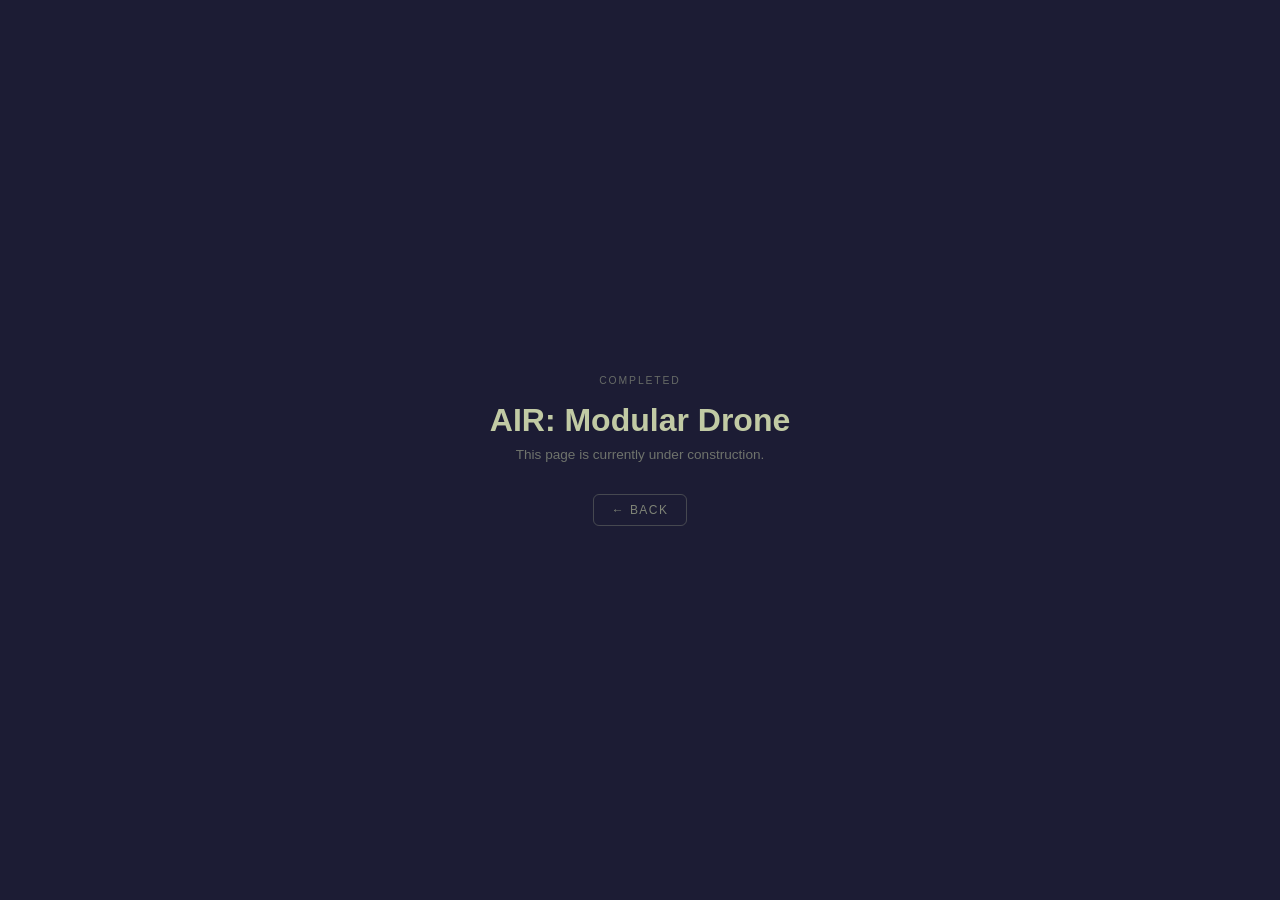
==== air-modular-drone/index.html @ b78ab783 "added pages under construction" ====
<!DOCTYPE html>
<html>
  <head>
    <meta name="viewport" content="width=device-width, initial-scale=1.0">
    <title>AIR Modular Drone — tahaseen shaik</title>
    <style>
      body {
        background-color: #1c1c34;
        margin: 0;
        height: 100vh;
        display: flex;
        flex-direction: column;
        align-items: center;
        justify-content: center;
        font-family: Arial, sans-serif;
        color: #c1caa4;
      }
      .label {
        font-size: 0.65rem;
        letter-spacing: 0.18em;
        text-transform: uppercase;
        color: rgba(193, 202, 164, 0.45);
        margin-bottom: 1rem;
      }
      h1 {
        font-size: clamp(1.2rem, 3vw, 2rem);
        margin: 0 0 0.5rem;
        text-align: center;
        padding: 0 1rem;
      }
      p {
        font-size: 0.85rem;
        color: rgba(193, 202, 164, 0.5);
        margin: 0 0 2rem;
        text-align: center;
      }
      a {
        font-size: 0.75rem;
        letter-spacing: 0.12em;
        text-transform: uppercase;
        color: rgba(193, 202, 164, 0.6);
        text-decoration: none;
        border: 1px solid rgba(193, 202, 164, 0.25);
        padding: 8px 18px;
        border-radius: 6px;
        transition: color 0.2s, border-color 0.2s;
      }
      a:hover { color: #c1caa4; border-color: #c1caa4; }
    </style>
  </head>
  <body>
    <span class="label">completed</span>
    <h1>AIR: Modular Drone</h1>
    <p>This page is currently under construction.</p>
    <a href="#" onclick="window.close(); return false;">← back</a>
  </body>
</html>
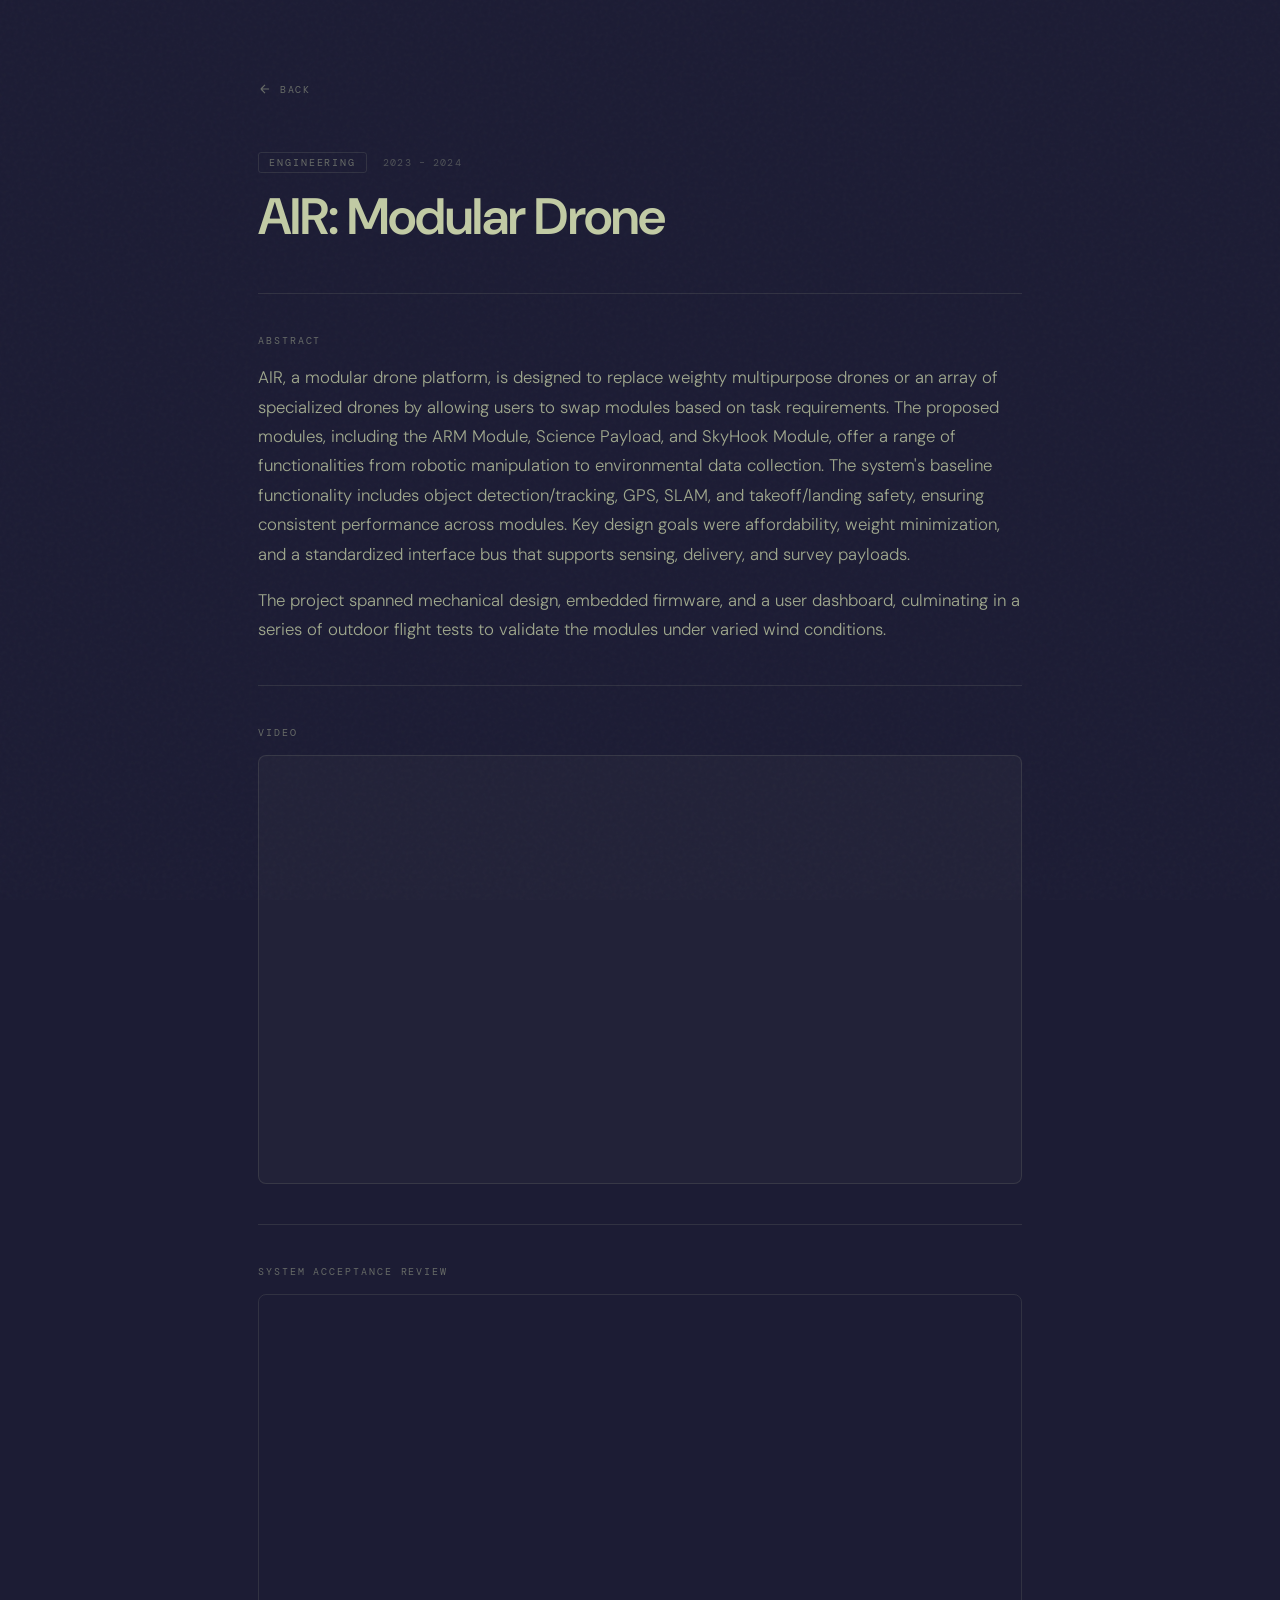
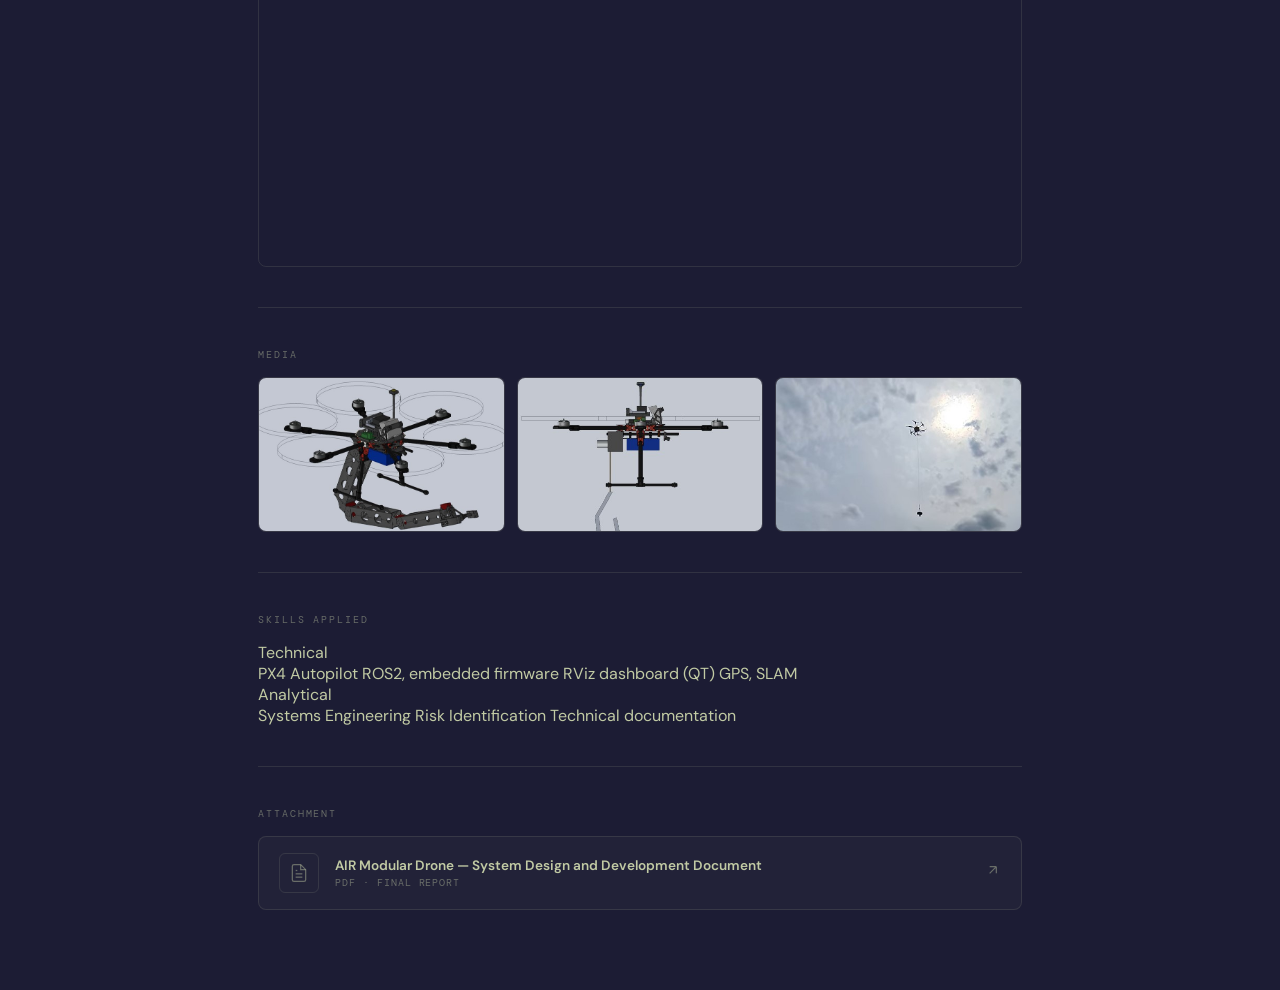
==== commit 90978bb5: "updated project pages" ====
--- a/air-modular-drone/index.html
+++ b/air-modular-drone/index.html
@@ -1,57 +1,441 @@
 <!DOCTYPE html>
-<html>
+<html lang="en">
   <head>
     <meta name="viewport" content="width=device-width, initial-scale=1.0">
-    <title>AIR Modular Drone — tahaseen shaik</title>
+    <title>AIR: Modular Drone — tahaseen shaik</title>
+    <link rel="stylesheet" href="/static/subpage.css">
+    <link rel="preconnect" href="https://fonts.googleapis.com">
+    <link href="https://fonts.googleapis.com/css2?family=DM+Mono:ital,wght@0,300;0,400;0,500;1,300&family=DM+Sans:ital,opsz,wght@0,9..40,300;0,9..40,400;0,9..40,600;1,9..40,300&display=swap" rel="stylesheet">
     <style>
+      :root {
+        --sage: #c1caa4;
+        --sage-dim: rgba(193, 202, 164, 0.45);
+        --sage-faint: rgba(193, 202, 164, 0.1);
+        --bg: #1c1c34;
+        --surface: rgba(193, 202, 164, 0.04);
+        --border: rgba(193, 202, 164, 0.13);
+      }
+
+      *, *::before, *::after { box-sizing: border-box; margin: 0; padding: 0; }
+
       body {
-        background-color: #1c1c34;
+        background-color: var(--bg);
+        color: var(--sage);
+        font-family: 'DM Sans', sans-serif;
+        min-height: 100vh;
+        display: block;
+        align-items: unset;
+        justify-content: unset;
+        padding: 0;
+      }
+
+      /* ── Noise overlay ── */
+      body::before {
+        content: '';
+        position: fixed;
+        inset: 0;
+        background-image: url("data:image/svg+xml,%3Csvg viewBox='0 0 256 256' xmlns='http://www.w3.org/2000/svg'%3E%3Cfilter id='noise'%3E%3CfeTurbulence type='fractalNoise' baseFrequency='0.9' numOctaves='4' stitchTiles='stitch'/%3E%3C/filter%3E%3Crect width='100%25' height='100%25' filter='url(%23noise)' opacity='0.04'/%3E%3C/svg%3E");
+        pointer-events: none;
+        z-index: 0;
+        opacity: 0.6;
+      }
+
+      /* ── Layout ── */
+      .page {
+        position: relative;
+        z-index: 1;
+        max-width: 860px;
+        margin: 0 auto;
+        padding: clamp(3rem, 8vw, 5rem) clamp(1.25rem, 5vw, 3rem) 5rem;
+      }
+
+      /* ── Back button ── */
+      .back {
+        display: inline-flex;
+        align-items: center;
+        gap: 8px;
+        font-family: 'DM Mono', monospace;
+        font-size: 0.65rem;
+        letter-spacing: 0.16em;
+        text-transform: uppercase;
+        color: var(--sage-dim);
+        background: none;
+        border: none;
+        cursor: pointer;
+        padding: 0;
+        margin-bottom: 3.5rem;
+        transition: color 0.2s;
+      }
+      .back:hover { color: var(--sage); }
+      .back svg { transition: transform 0.2s; }
+      .back:hover svg { transform: translateX(-3px); }
+
+      /* ── Header ── */
+      .header { margin-bottom: 3rem; }
+
+      .meta-row {
+        display: flex;
+        align-items: center;
+        gap: 1rem;
+        margin-bottom: 1rem;
+        flex-wrap: wrap;
+      }
+
+      .tag {
+        font-family: 'DM Mono', monospace;
+        font-size: 0.6rem;
+        letter-spacing: 0.2em;
+        text-transform: uppercase;
+        color: var(--sage-dim);
+        border: 1px solid var(--border);
+        padding: 3px 10px;
+        border-radius: 3px;
+      }
+
+      .year {
+        font-family: 'DM Mono', monospace;
+        font-size: 0.6rem;
+        letter-spacing: 0.12em;
+        color: rgba(193, 202, 164, 0.3);
+      }
+
+      h1 {
+        font-family: 'DM Sans', sans-serif;
+        font-size: clamp(2rem, 5vw, 3.2rem);
+        font-weight: 600;
+        line-height: 1.1;
+        color: var(--sage);
+        letter-spacing: -0.02em;
+        padding: 0;
         margin: 0;
-        height: 100vh;
+        text-align: left;
+      }
+
+      /* ── Divider ── */
+      .divider {
+        width: 100%;
+        height: 1px;
+        background: var(--border);
+        margin: 2.5rem 0;
+      }
+
+      /* ── Section label ── */
+      .section-label {
+        font-family: 'DM Mono', monospace;
+        font-size: 0.6rem;
+        letter-spacing: 0.2em;
+        text-transform: uppercase;
+        color: var(--sage-dim);
+        margin-bottom: 1rem;
+      }
+
+      /* ── Abstract ── */
+      .abstract p {
+        font-size: clamp(0.9rem, 1.5vw, 1.05rem);
+        line-height: 1.75;
+        color: rgba(193, 202, 164, 0.8);
+        font-weight: 300;
+        text-align: left;
+        margin-bottom: 1em;
+        padding: 0;
+      }
+      .abstract p:last-child { margin-bottom: 0; }
+
+      /* ── Media grid ── */
+      .media-grid {
+        display: grid;
+        grid-template-columns: repeat(auto-fill, minmax(240px, 1fr));
+        gap: 12px;
+      }
+
+      .media-item {
+        aspect-ratio: 16 / 10;
+        border-radius: 8px;
+        overflow: hidden;
+        border: 1px solid var(--border);
+        background: var(--surface);
+        position: relative;
+        cursor: pointer;
+      }
+
+      .media-item img {
+        width: 100%;
+        height: 100%;
+        object-fit: cover;
+        display: block;
+        transition: transform 0.4s ease, opacity 0.2s;
+      }
+
+      .media-item:hover img { transform: scale(1.04); }
+
+      /* Placeholder for missing images */
+      .media-placeholder {
+        width: 100%;
+        height: 100%;
         display: flex;
+        align-items: center;
+        justify-content: center;
         flex-direction: column;
+        gap: 8px;
+        color: var(--sage-dim);
+        font-family: 'DM Mono', monospace;
+        font-size: 0.6rem;
+        letter-spacing: 0.1em;
+      }
+
+      .media-placeholder svg { opacity: 0.2; }
+
+      /* ── Video embed ── */
+      .video-wrapper {
+        position: relative;
+        width: 100%;
+        aspect-ratio: 16 / 9;
+        border-radius: 8px;
+        overflow: hidden;
+        border: 1px solid var(--border);
+        background: var(--surface);
+      }
+
+      .video-wrapper iframe {
+        width: 100%;
+        height: 100%;
+        border: none;
+        display: block;
+      }
+
+      /* Video placeholder (before src is added) */
+      .video-placeholder {
+        width: 100%;
+        height: 100%;
+        display: flex;
         align-items: center;
         justify-content: center;
-        font-family: Arial, sans-serif;
-        color: #c1caa4;
-      }
-      .label {
+        flex-direction: column;
+        gap: 12px;
+        color: var(--sage-dim);
+        font-family: 'DM Mono', monospace;
         font-size: 0.65rem;
-        letter-spacing: 0.18em;
+        letter-spacing: 0.12em;
+      }
+
+      .video-placeholder svg { opacity: 0.2; }
+
+      /* ── PDF attachment ── */
+      .pdf-card {
+        display: flex;
+        align-items: center;
+        gap: 1rem;
+        padding: 1rem 1.25rem;
+        border: 1px solid var(--border);
+        border-radius: 8px;
+        background: var(--surface);
+        text-decoration: none;
+        color: var(--sage);
+        transition: background 0.2s, border-color 0.2s, transform 0.2s;
+      }
+
+      .pdf-card:hover {
+        background: rgba(193, 202, 164, 0.08);
+        border-color: rgba(193, 202, 164, 0.3);
+        transform: translateY(-1px);
+      }
+
+      .pdf-icon {
+        width: 40px;
+        height: 40px;
+        border-radius: 6px;
+        border: 1px solid var(--border);
+        display: flex;
+        align-items: center;
+        justify-content: center;
+        flex-shrink: 0;
+        color: var(--sage-dim);
+      }
+
+      .pdf-info { flex: 1; min-width: 0; }
+
+      .pdf-name {
+        font-size: 0.85rem;
+        font-weight: 600;
+        white-space: nowrap;
+        overflow: hidden;
+        text-overflow: ellipsis;
+        margin-bottom: 2px;
+      }
+
+      .pdf-meta {
+        font-family: 'DM Mono', monospace;
+        font-size: 0.6rem;
+        letter-spacing: 0.1em;
+        color: var(--sage-dim);
         text-transform: uppercase;
-        color: rgba(193, 202, 164, 0.45);
-        margin-bottom: 1rem;
-      }
-      h1 {
-        font-size: clamp(1.2rem, 3vw, 2rem);
-        margin: 0 0 0.5rem;
-        text-align: center;
-        padding: 0 1rem;
-      }
-      p {
-        font-size: 0.85rem;
-        color: rgba(193, 202, 164, 0.5);
-        margin: 0 0 2rem;
-        text-align: center;
-      }
-      a {
-        font-size: 0.75rem;
-        letter-spacing: 0.12em;
-        text-transform: uppercase;
-        color: rgba(193, 202, 164, 0.6);
-        text-decoration: none;
-        border: 1px solid rgba(193, 202, 164, 0.25);
-        padding: 8px 18px;
-        border-radius: 6px;
-        transition: color 0.2s, border-color 0.2s;
-      }
-      a:hover { color: #c1caa4; border-color: #c1caa4; }
+      }
+
+      .pdf-arrow {
+        color: var(--sage-dim);
+        transition: color 0.2s, transform 0.2s;
+        flex-shrink: 0;
+      }
+
+      .pdf-card:hover .pdf-arrow {
+        color: var(--sage);
+        transform: translate(2px, -2px);
+      }
+
+      /* ── Fade-in animation ── */
+      .fade-up {
+        opacity: 0;
+        transform: translateY(18px);
+        animation: fadeUp 0.55s ease forwards;
+      }
+      .fade-up:nth-child(1) { animation-delay: 0.05s; }
+      .fade-up:nth-child(2) { animation-delay: 0.12s; }
+      .fade-up:nth-child(3) { animation-delay: 0.19s; }
+      .fade-up:nth-child(4) { animation-delay: 0.26s; }
+      .fade-up:nth-child(5) { animation-delay: 0.33s; }
+      .fade-up:nth-child(6) { animation-delay: 0.40s; }
+
+      @keyframes fadeUp {
+        to { opacity: 1; transform: translateY(0); }
+      }
+
+      /* ── Mobile ── */
+      @media (max-width: 600px) {
+        .media-grid { grid-template-columns: 1fr 1fr; }
+      }
     </style>
   </head>
   <body>
-    <span class="label">completed</span>
-    <h1>AIR: Modular Drone</h1>
-    <p>This page is currently under construction.</p>
-    <a href="#" onclick="window.close(); return false;">← back</a>
+    <div class="page">
+
+      <button class="back fade-up" onclick="window.close(); return false;">
+        <svg width="14" height="14" viewBox="0 0 24 24" fill="none" stroke="currentColor" stroke-width="2">
+          <path d="M19 12H5M5 12l7-7M5 12l7 7"/>
+        </svg>
+        back
+      </button>
+
+      <div class="header">
+        <div class="meta-row fade-up">
+          <span class="tag">Engineering</span>
+          <span class="year">2023 – 2024</span>
+        </div>
+        <h1 class="fade-up">AIR: Modular Drone</h1>
+      </div>
+
+      <div class="divider fade-up"></div>
+
+      <!-- Abstract -->
+      <section class="abstract fade-up">
+        <div class="section-label">Abstract</div>
+        <p>
+          AIR, a modular drone platform, is designed to replace weighty multipurpose drones or an array of
+          specialized drones by allowing users to swap modules based on task requirements. The proposed
+          modules, including the ARM Module, Science Payload, and SkyHook Module, offer a range of
+          functionalities from robotic manipulation to environmental data collection. The system's baseline
+          functionality includes object detection/tracking, GPS, SLAM, and takeoff/landing safety,
+          ensuring consistent performance across modules. Key design goals were affordability, weight minimization,
+          and a standardized interface bus that supports sensing, delivery, and survey payloads.
+        </p>
+        <p>
+          The project spanned mechanical design, embedded firmware, and a user dashboard,
+          culminating in a series of outdoor flight tests to validate the modules
+          under varied wind conditions.
+        </p>
+      </section>
+
+      <div class="divider fade-up"></div>
+
+      <!-- Video -->
+      <section class="fade-up">
+        <div class="section-label">Video</div>
+        <div class="video-wrapper">
+          <iframe width="980" height="551" src="https://www.youtube.com/embed/YvFOkeJ__7E" title="AIR Modular Drone Platform | Robotics Senior Capstone" frameborder="0" allow="accelerometer; autoplay; clipboard-write; encrypted-media; gyroscope; picture-in-picture; web-share" referrerpolicy="strict-origin-when-cross-origin" allowfullscreen></iframe>
+        </div>
+      </section>
+
+      <div class="divider fade-up"></div>
+
+      <!-- Deck embed -->
+      <section class="fade-up">
+        <div class="section-label">System Acceptance Review</div>
+        <iframe
+          src="https://drive.google.com/file/d/1aVaS3lNZm1L73ZgoJH3I229zkidClAlH/preview"
+          style="width:100%; aspect-ratio:4/3; border-radius:8px; border:1px solid rgba(193,202,164,0.13); display:block;"
+          allow="autoplay"
+        ></iframe>
+      </section>
+
+      <div class="divider fade-up"></div>
+
+      <!-- Media -->
+      <section class="fade-up">
+        <div class="section-label">Media</div>
+        <div class="media-grid">
+          <div class="media-item">
+            <img src="/static/projects/air-drone.jpg" alt="AIR Modular Drone w/ ARM">
+          </div>
+          <div class="media-item">
+            <img src="/static/projects/air-drone-hook.jpg" alt="AIR Modular Drone w/ Hook">
+          </div>
+          <div class="media-item">
+            <img src="/static/projects/air-drone-sky.jpg" alt="AIR Modular Drone w/ Hook Test">
+          </div>
+        </div>
+      </section>
+
+      <div class="divider fade-up"></div>
+
+      <section class="fade-up">
+        <div class="section-label">Skills Applied</div>
+        <div class="skills-grid">
+          <div class="skills-card">
+            <div class="skills-card-label">Technical</div>
+            <div class="skills-list">
+              <span class="skill-item">PX4 Autopilot</span>
+              <span class="skill-item">ROS2, embedded firmware</span>
+              <span class="skill-item">RViz dashboard (QT)</span>
+              <span class="skill-item">GPS, SLAM</span>
+            </div>
+          </div>
+          <div class="skills-card">
+            <div class="skills-card-label">Analytical</div>
+            <div class="skills-list">
+              <span class="skill-item">Systems Engineering</span>
+              <span class="skill-item">Risk Identification</span>
+              <span class="skill-item">Technical documentation</span>
+            </div>
+          </div>
+        </div>
+      </section>
+
+      <div class="divider fade-up"></div>
+
+      <!-- PDF -->
+      <section class="fade-up">
+        <div class="section-label">Attachment</div>
+        <a class="pdf-card" href="/static/projects/air-drone-report.pdf" target="_blank" rel="noopener noreferrer">
+          <div class="pdf-icon">
+            <svg width="20" height="20" viewBox="0 0 24 24" fill="none" stroke="currentColor" stroke-width="1.5">
+              <path d="M14 2H6a2 2 0 0 0-2 2v16a2 2 0 0 0 2 2h12a2 2 0 0 0 2-2V8z"/>
+              <polyline points="14 2 14 8 20 8"/>
+              <line x1="16" y1="13" x2="8" y2="13"/>
+              <line x1="16" y1="17" x2="8" y2="17"/>
+              <polyline points="10 9 9 9 8 9"/>
+            </svg>
+          </div>
+          <div class="pdf-info">
+            <div class="pdf-name">AIR Modular Drone — System Design and Development Document </div>
+            <div class="pdf-meta">PDF · Final Report</div>
+          </div>
+          <div class="pdf-arrow">
+            <svg width="16" height="16" viewBox="0 0 24 24" fill="none" stroke="currentColor" stroke-width="1.8">
+              <path d="M7 17L17 7M17 7H7M17 7v10"/>
+            </svg>
+          </div>
+        </a>
+      </section>
+
+    </div>
   </body>
 </html>
--- a/static/subpage.css
+++ b/static/subpage.css
@@ -0,0 +1,52 @@
+body {
+  background-color: #1c1c34;
+  margin: 0;
+  height: 100vh;
+  display: flex;
+  flex-direction: column;
+  align-items: center;
+  justify-content: center;
+  font-family: Arial, sans-serif;
+  color: #c1caa4;
+}
+
+.label {
+  font-size: 0.65rem;
+  letter-spacing: 0.18em;
+  text-transform: uppercase;
+  color: rgba(193, 202, 164, 0.45);
+  margin-bottom: 1rem;
+}
+
+h1 {
+  font-size: clamp(1.2rem, 3vw, 2rem);
+  margin: 0 0 0.5rem;
+  text-align: center;
+  padding: 0 1rem;
+}
+
+p {
+  font-size: 0.85rem;
+  color: rgba(193, 202, 164, 0.5);
+  margin: 0 0 2rem;
+  text-align: center;
+}
+
+.btn {
+  font-size: 0.75rem;
+  letter-spacing: 0.12em;
+  text-transform: uppercase;
+  color: rgba(193, 202, 164, 0.6);
+  background: none;
+  cursor: pointer;
+  border: 1px solid rgba(193, 202, 164, 0.25);
+  padding: 8px 18px;
+  border-radius: 6px;
+  text-decoration: none;
+  transition: color 0.2s, border-color 0.2s;
+}
+
+.btn:hover {
+  color: #c1caa4;
+  border-color: #c1caa4;
+}
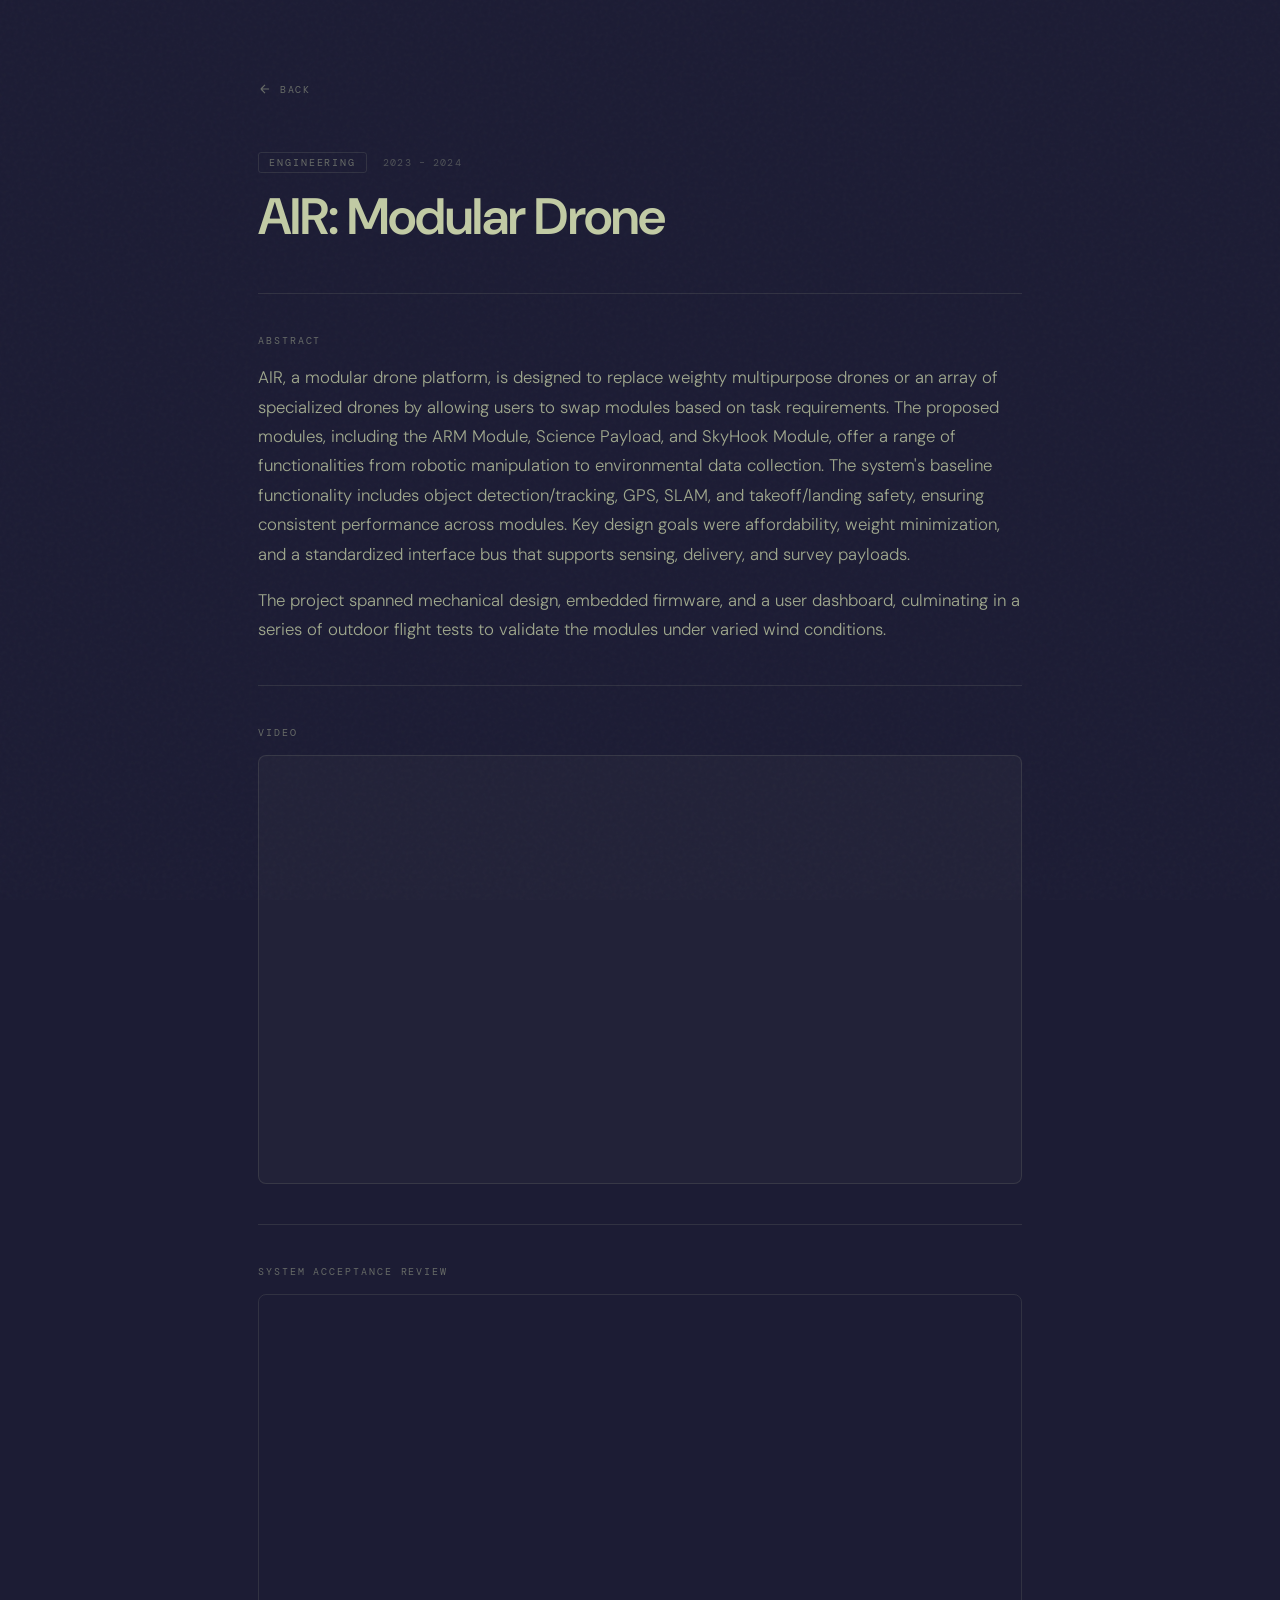
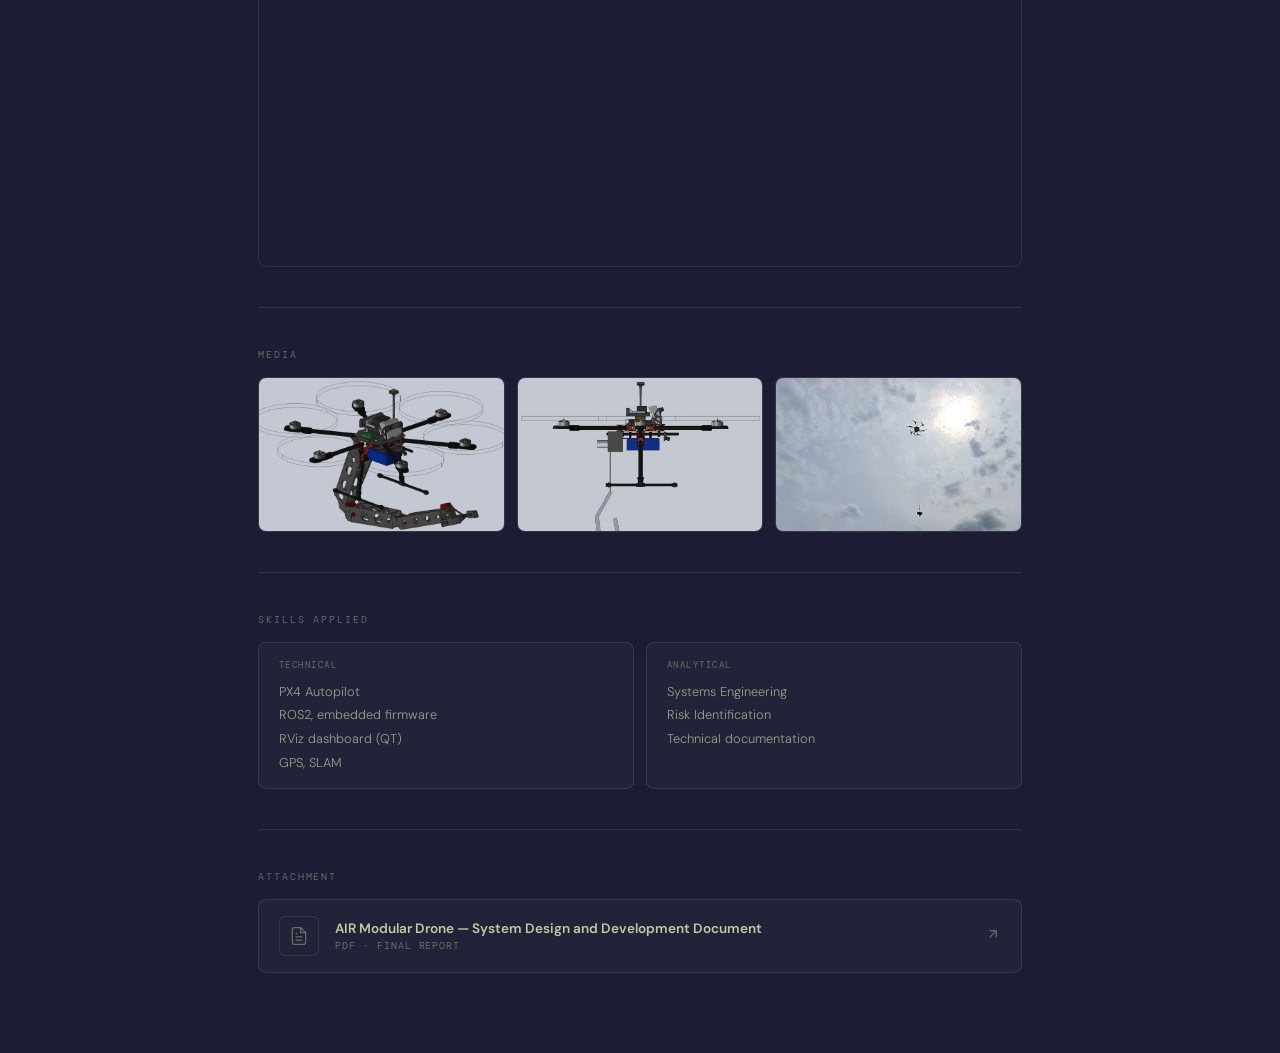
==== commit ac757a83: "updated formatting" ====
--- a/air-modular-drone/index.html
+++ b/air-modular-drone/index.html
@@ -280,6 +280,42 @@
       .pdf-card:hover .pdf-arrow {
         color: var(--sage);
         transform: translate(2px, -2px);
+      }
+
+      /* ── Skills grid ── */
+      .skills-grid {
+        display: grid;
+        grid-template-columns: 1fr 1fr;
+        gap: 12px;
+      }
+
+      .skills-card {
+        border: 1px solid var(--border);
+        border-radius: 8px;
+        background: var(--surface);
+        padding: 1rem 1.25rem;
+      }
+
+      .skills-card-label {
+        font-family: 'DM Mono', monospace;
+        font-size: 0.58rem;
+        letter-spacing: 0.16em;
+        text-transform: uppercase;
+        color: var(--sage-dim);
+        margin-bottom: 0.75rem;
+      }
+
+      .skills-list {
+        display: flex;
+        flex-direction: column;
+        gap: 6px;
+      }
+
+      .skill-item {
+        font-size: 0.8rem;
+        color: rgba(193, 202, 164, 0.75);
+        font-weight: 300;
+        line-height: 1.4;
       }
 
       /* ── Fade-in animation ── */
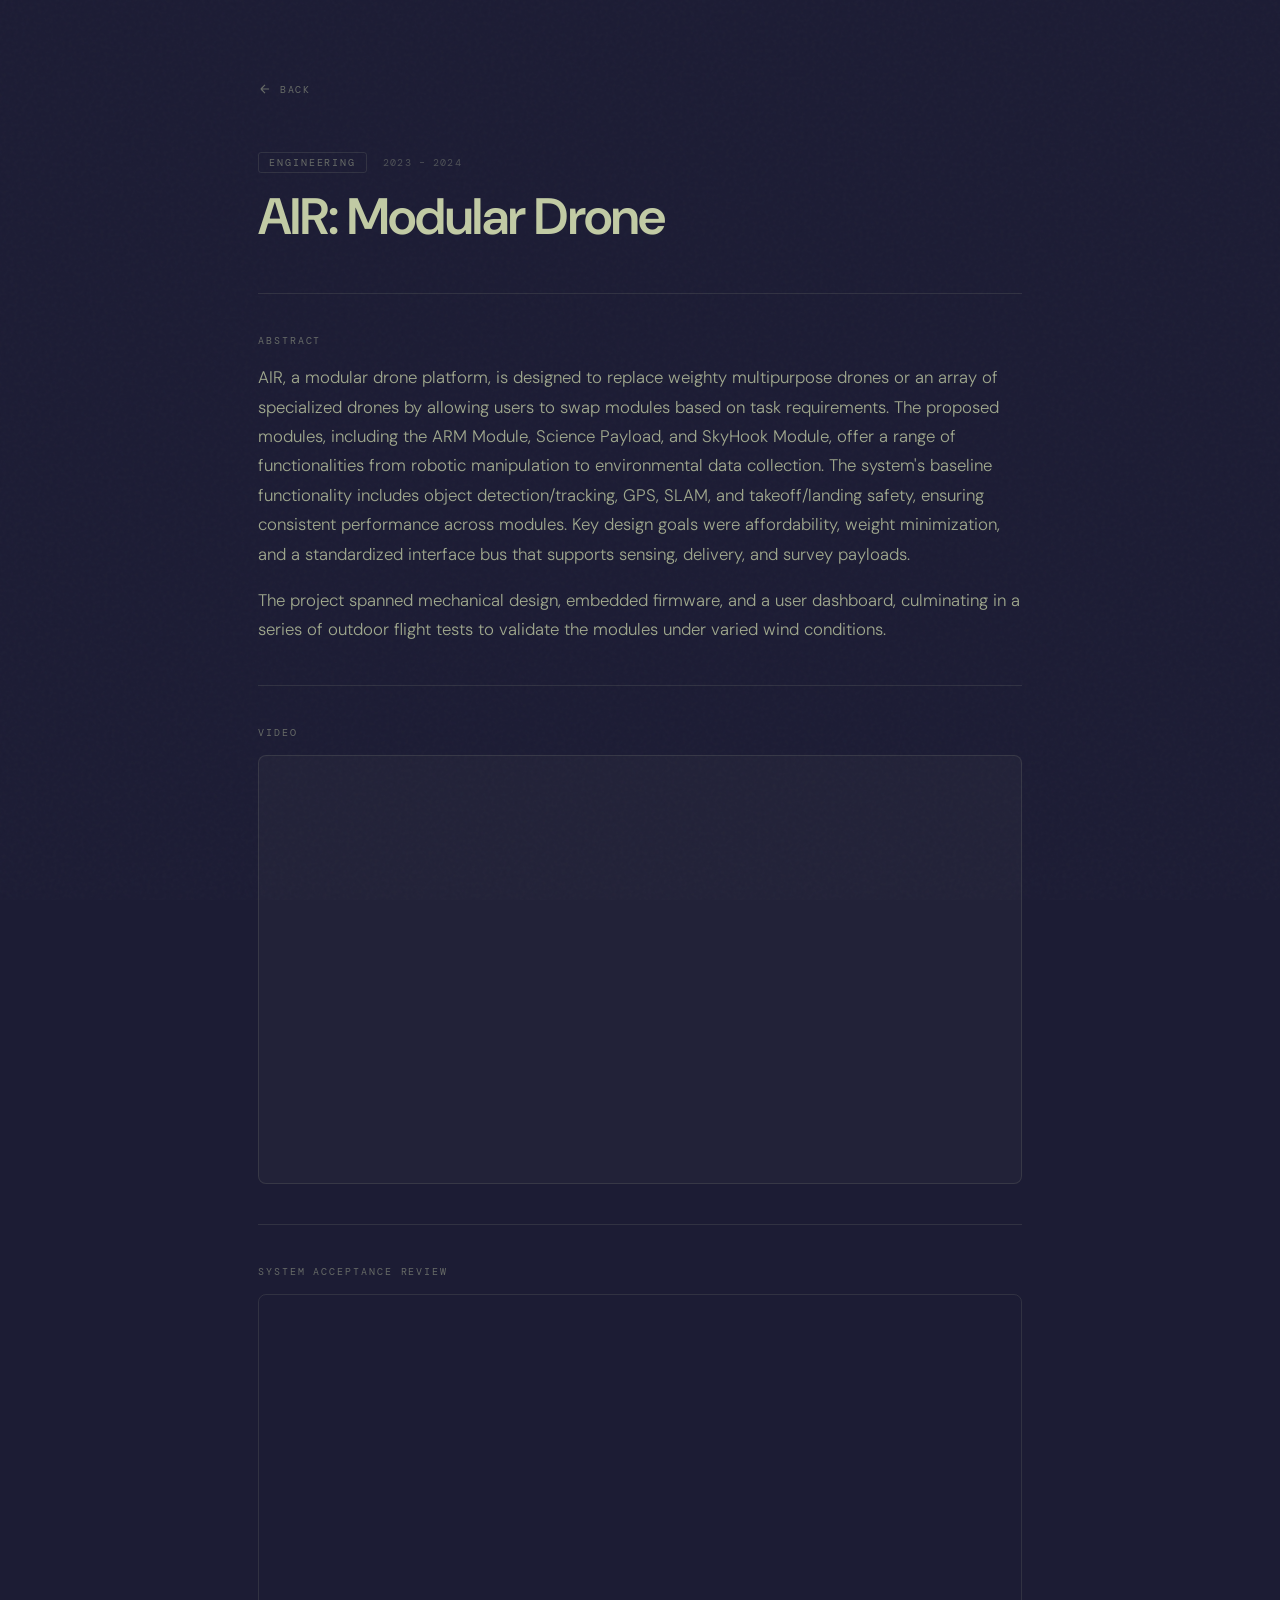
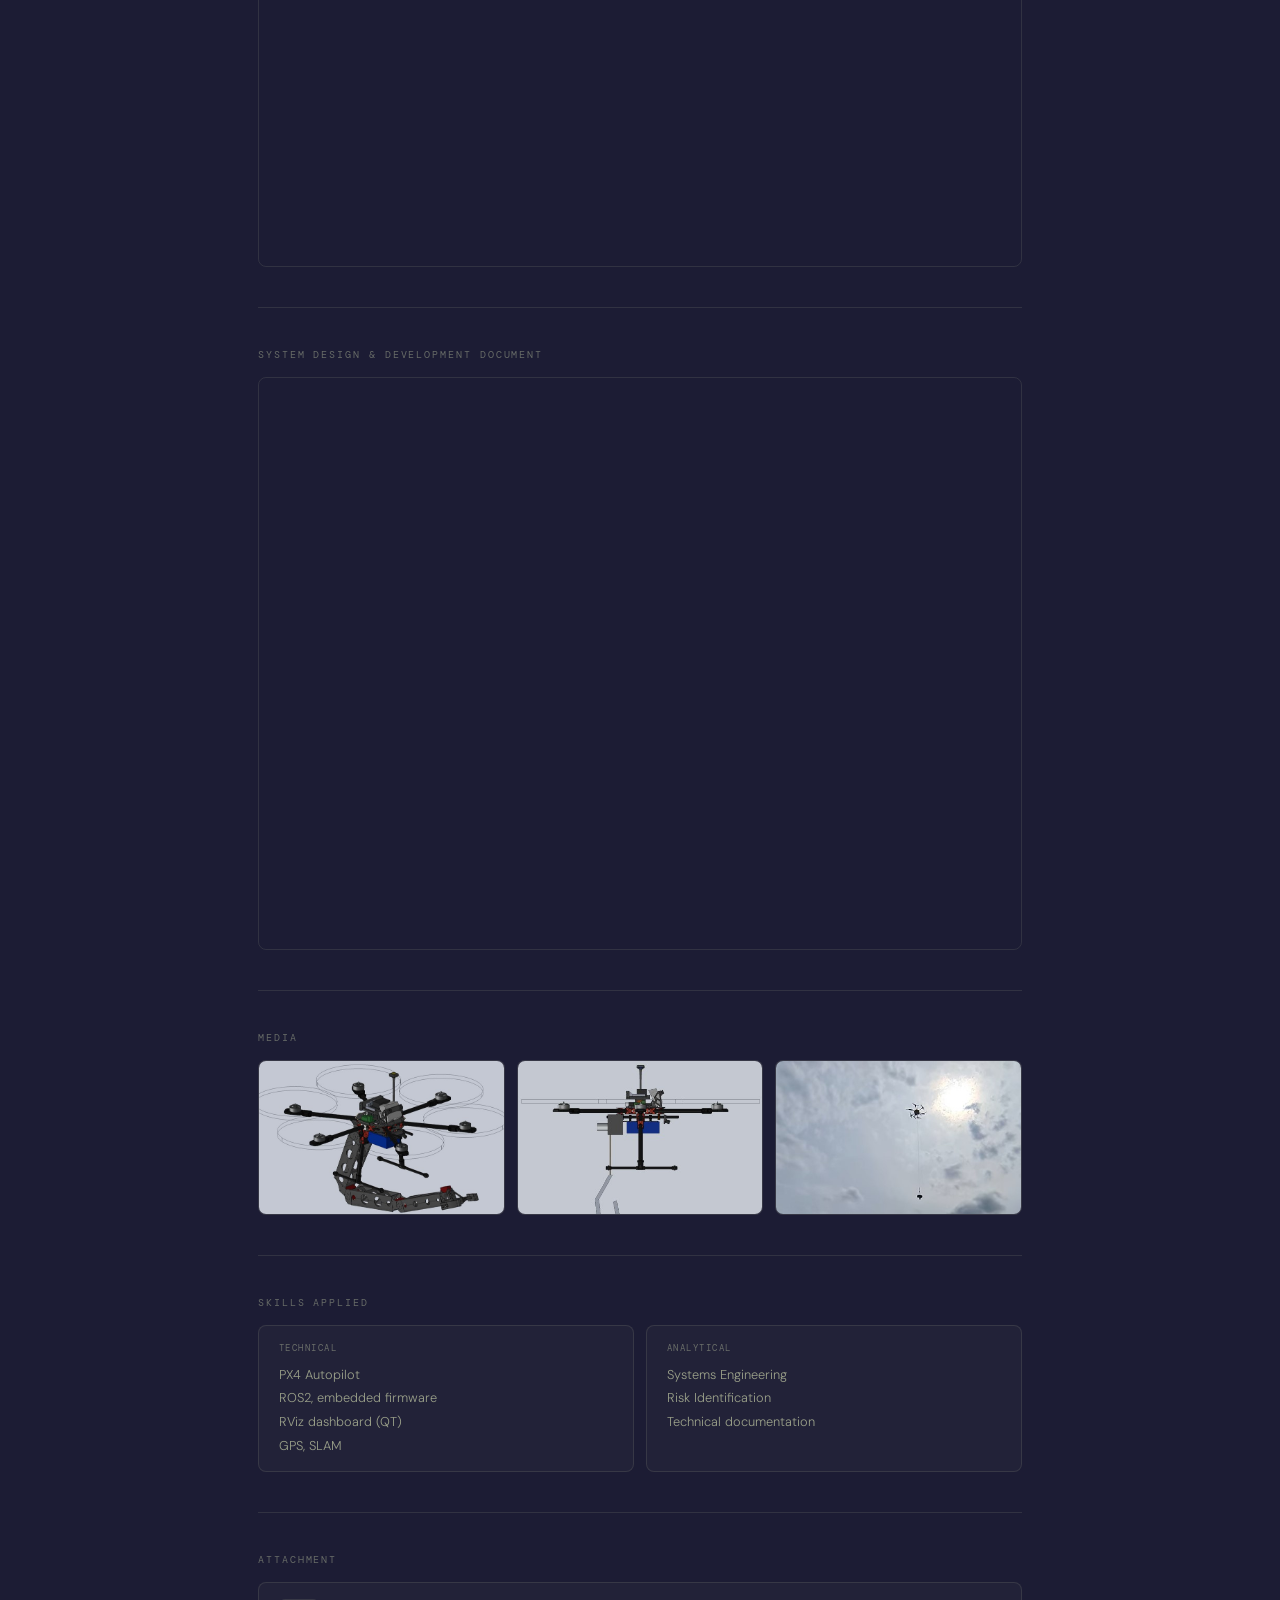
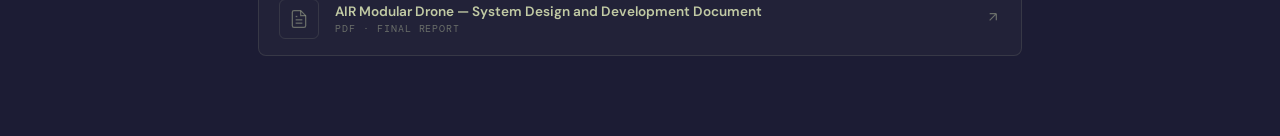
==== commit e3fb7b5c: "embedded reports" ====
--- a/air-modular-drone/index.html
+++ b/air-modular-drone/index.html
@@ -2,6 +2,7 @@
 <html lang="en">
   <head>
     <meta name="viewport" content="width=device-width, initial-scale=1.0">
+    <link rel="icon" href="./static/tab-icon.png">
     <title>AIR: Modular Drone — tahaseen shaik</title>
     <link rel="stylesheet" href="/static/subpage.css">
     <link rel="preconnect" href="https://fonts.googleapis.com">
@@ -404,6 +405,18 @@
 
       <div class="divider fade-up"></div>
 
+      <!-- Report embed -->
+      <section class="fade-up">
+        <div class="section-label">System Design & Development Document</div>
+        <iframe
+          src="https://drive.google.com/file/d/19fLkKqfK9MenvIDKJ76QLAOvsa4Alol4/preview"
+          style="width:100%; aspect-ratio:4/3; border-radius:8px; border:1px solid rgba(193,202,164,0.13); display:block;"
+          allow="autoplay"
+        ></iframe>
+      </section>
+
+      <div class="divider fade-up"></div>
+
       <!-- Media -->
       <section class="fade-up">
         <div class="section-label">Media</div>
@@ -461,7 +474,7 @@
             </svg>
           </div>
           <div class="pdf-info">
-            <div class="pdf-name">AIR Modular Drone — System Design and Development Document </div>
+            <div class="pdf-name">AIR Modular Drone — System Design and Development Document</div>
             <div class="pdf-meta">PDF · Final Report</div>
           </div>
           <div class="pdf-arrow">
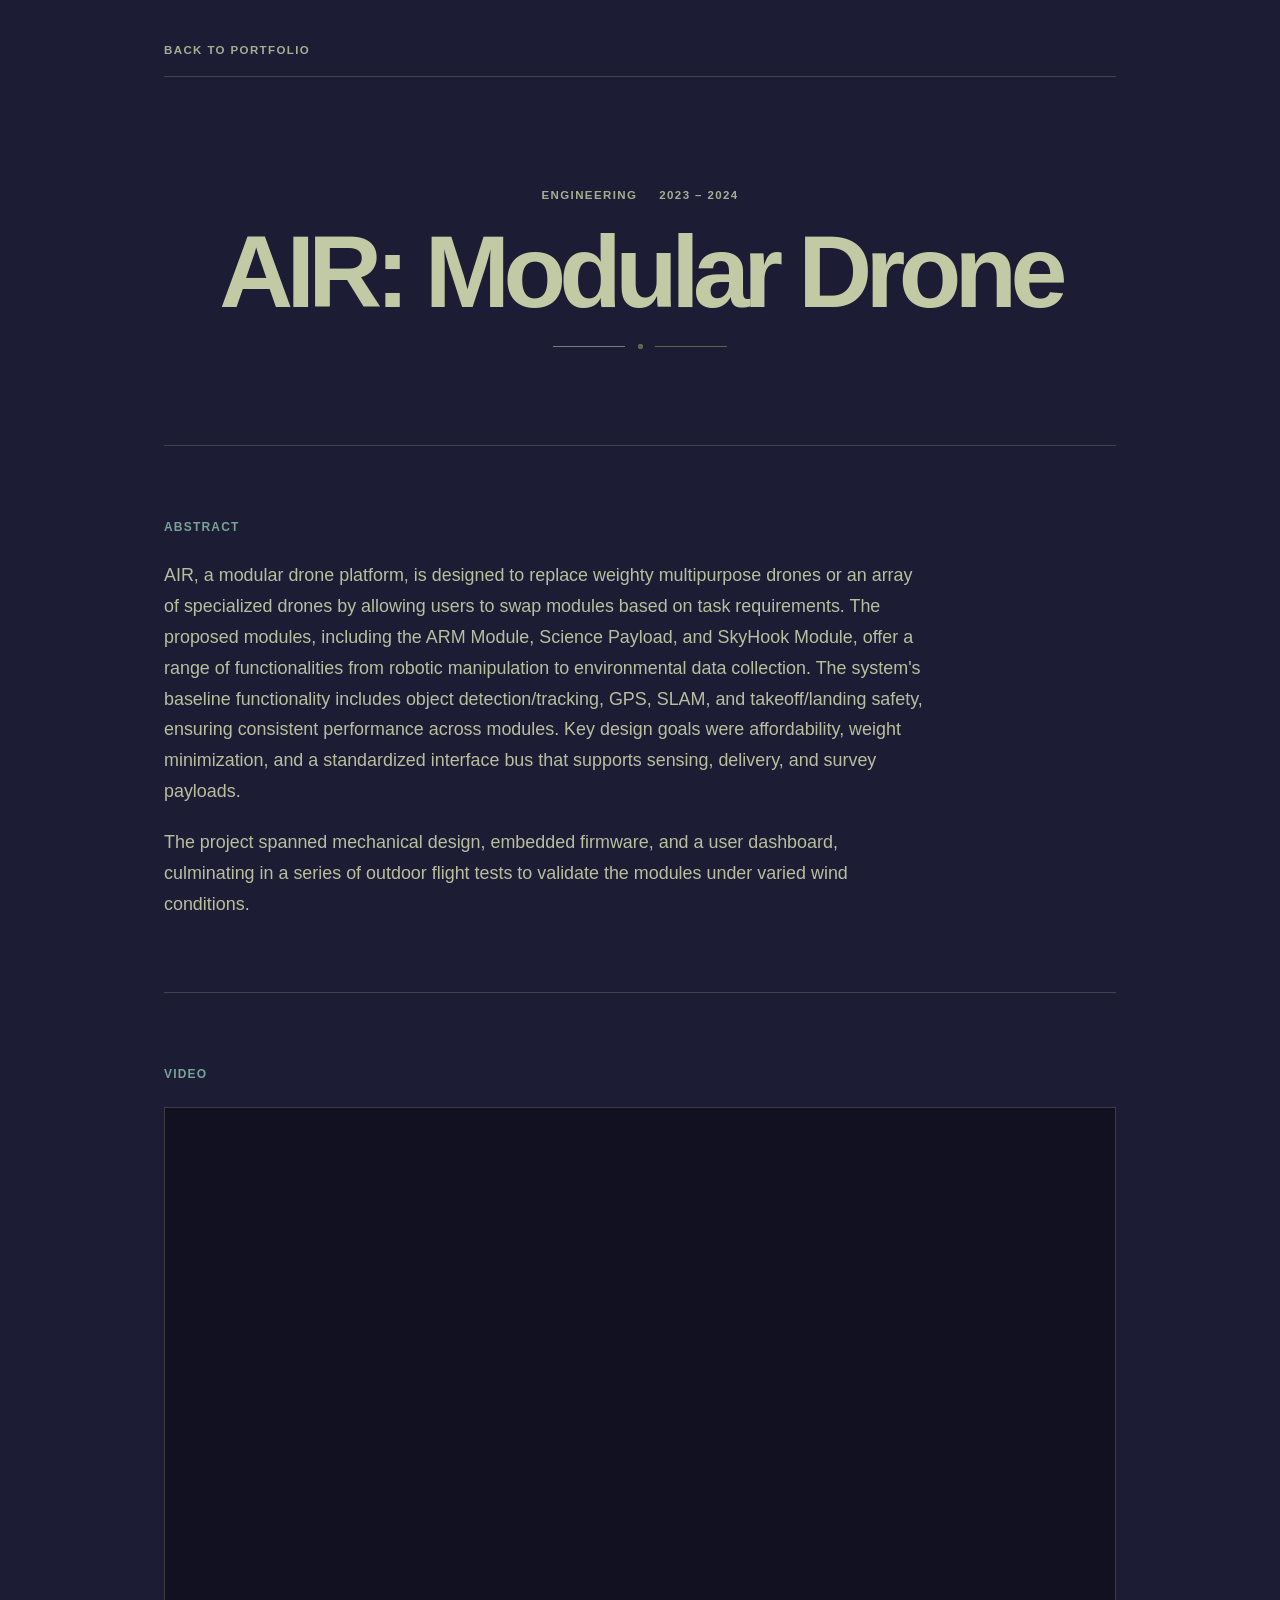
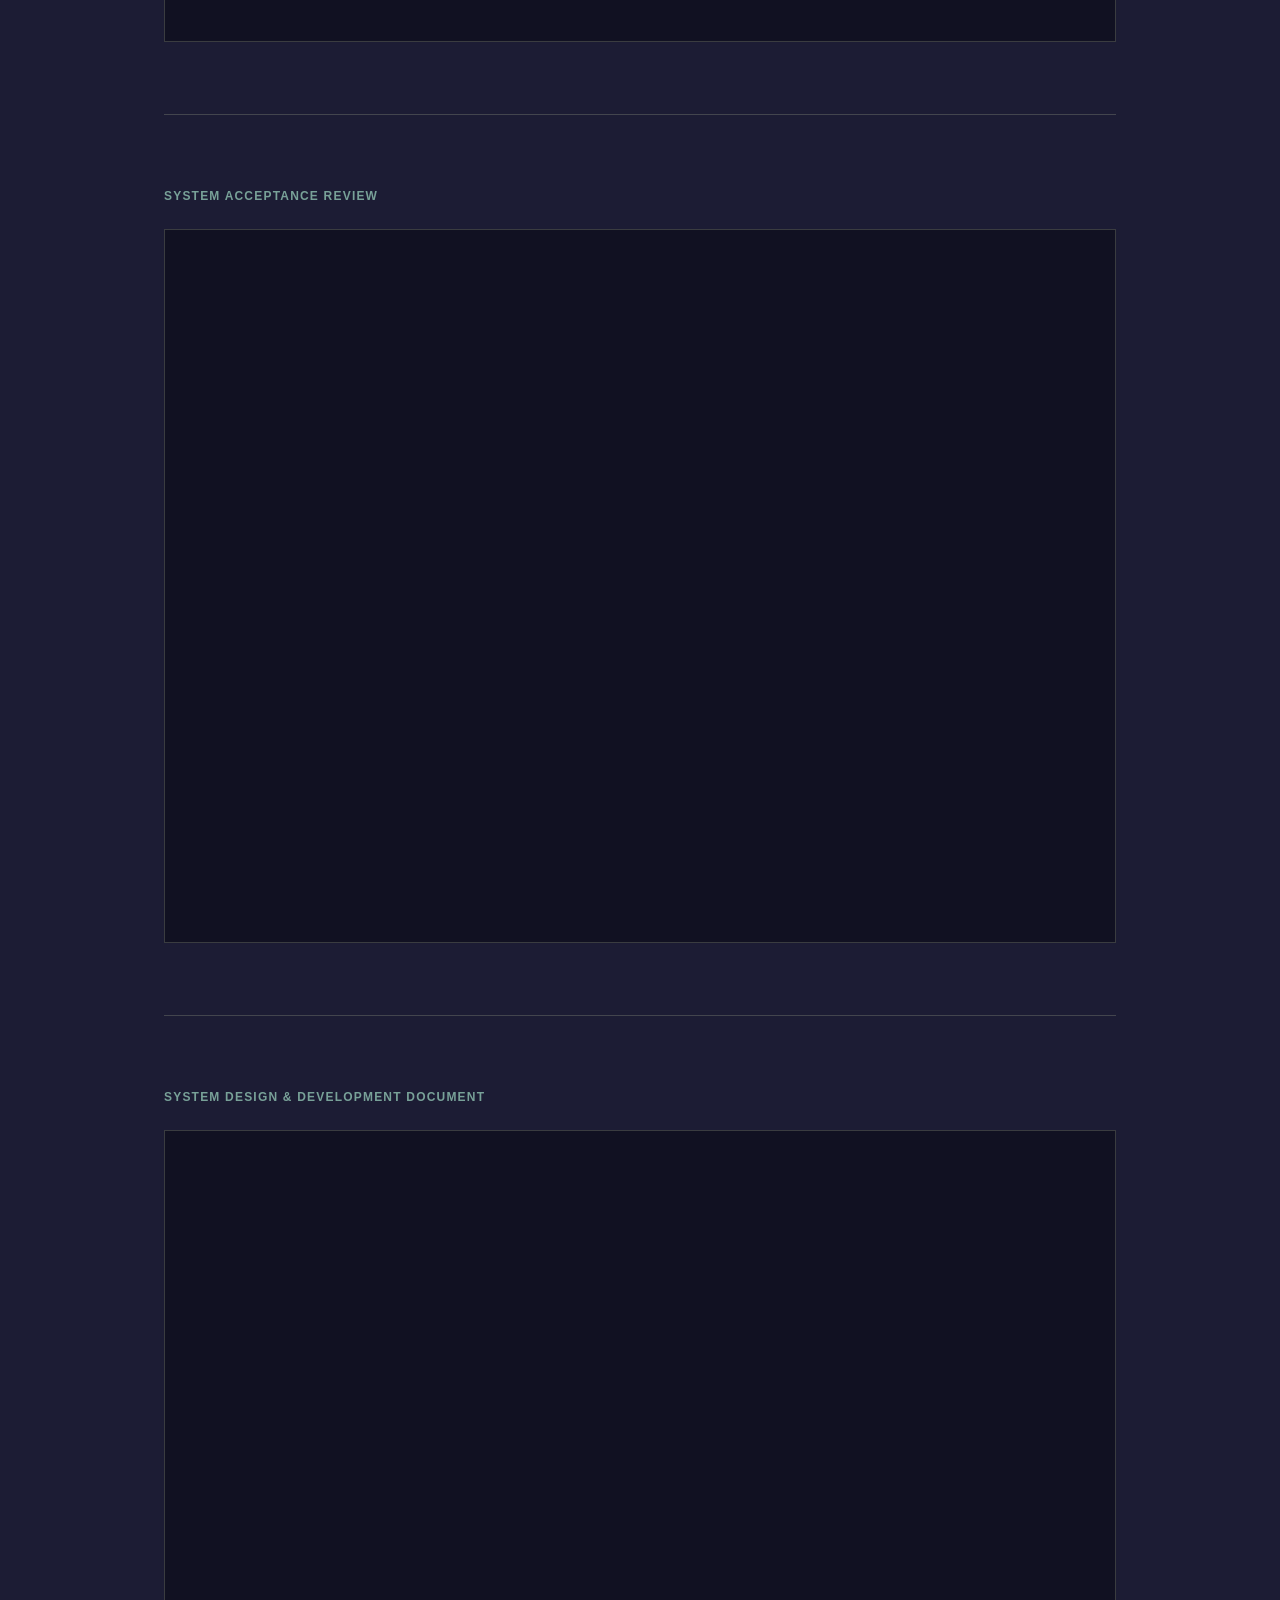
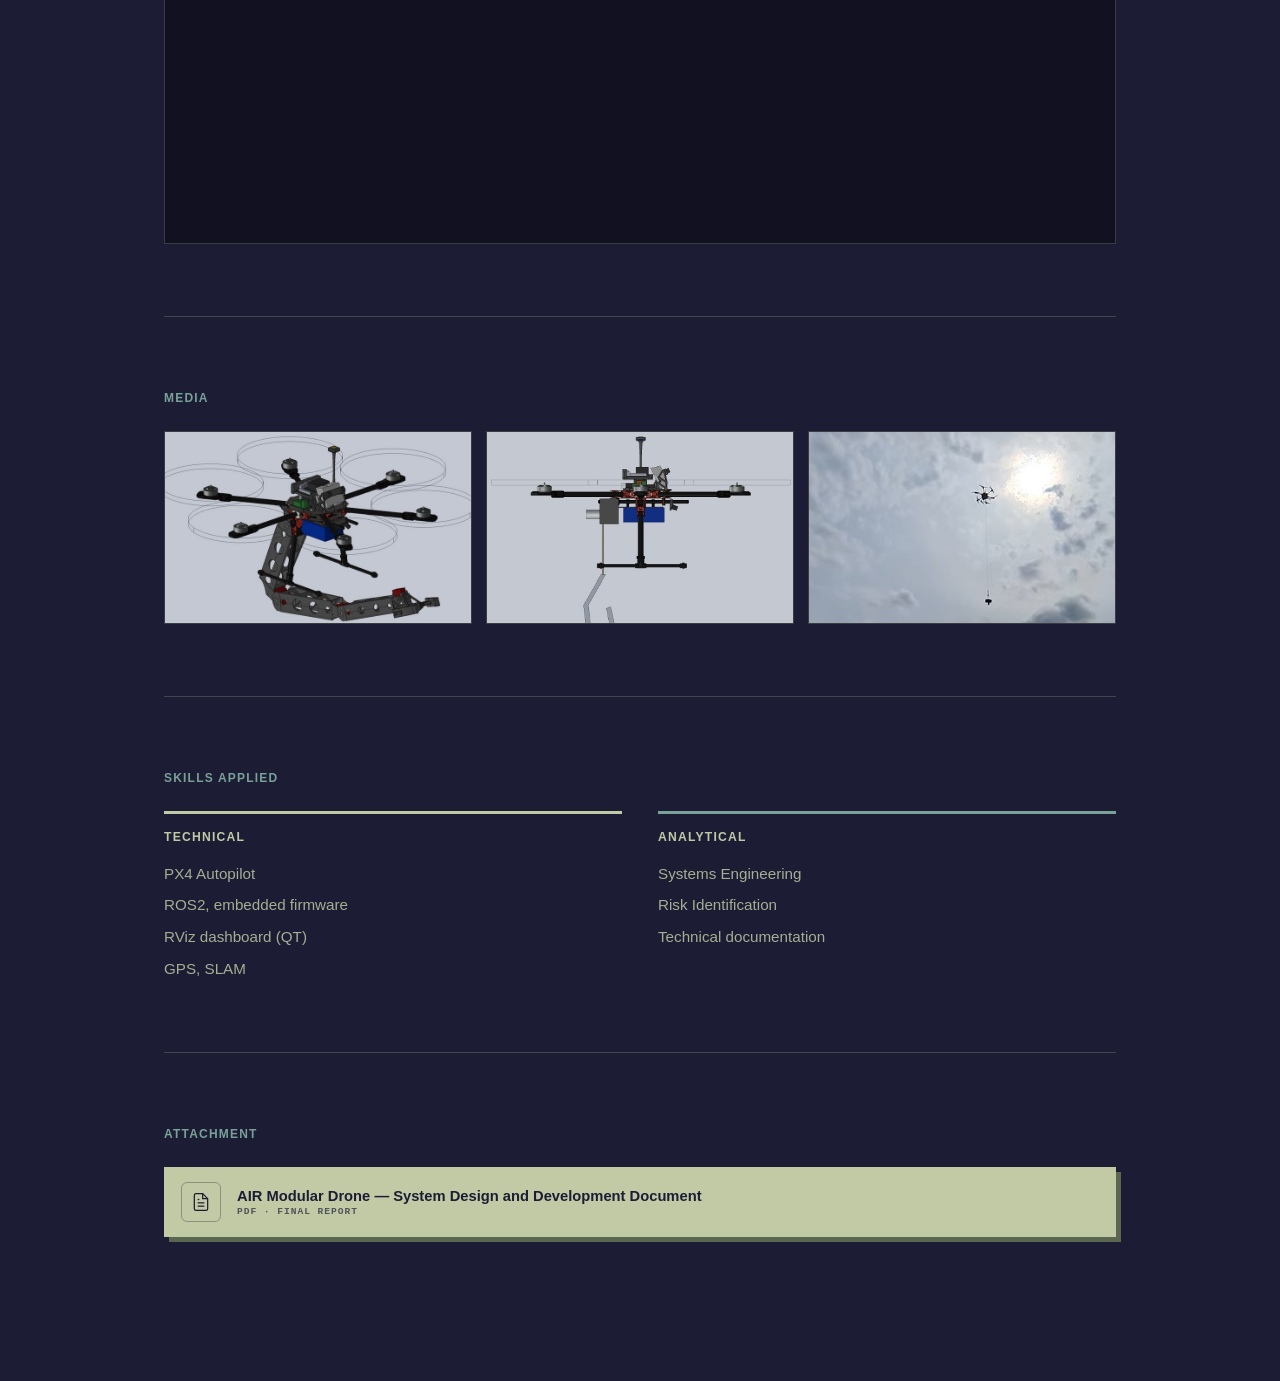
==== commit a3cef8a8: "brief formatting updates" ====
--- a/air-modular-drone/index.html
+++ b/air-modular-drone/index.html
@@ -1,6 +1,7 @@
 <!DOCTYPE html>
 <html lang="en">
   <head>
+    <meta charset="UTF-8">
     <meta name="viewport" content="width=device-width, initial-scale=1.0">
     <link rel="icon" href="./static/tab-icon.png">
     <title>AIR: Modular Drone — tahaseen shaik</title>
@@ -341,16 +342,12 @@
         .media-grid { grid-template-columns: 1fr 1fr; }
       }
     </style>
+    <link rel="stylesheet" href="/static/project-brief.css">
   </head>
-  <body>
+  <body class="project-brief">
     <div class="page">
 
-      <button class="back fade-up" onclick="window.close(); return false;">
-        <svg width="14" height="14" viewBox="0 0 24 24" fill="none" stroke="currentColor" stroke-width="2">
-          <path d="M19 12H5M5 12l7-7M5 12l7 7"/>
-        </svg>
-        back
-      </button>
+      <a class="back" href="/">Back to portfolio</a>
 
       <div class="header">
         <div class="meta-row fade-up">
@@ -487,4 +484,4 @@
 
     </div>
   </body>
-</html>+</html>
--- a/static/project-brief.css
+++ b/static/project-brief.css
@@ -0,0 +1,292 @@
+:root {
+  --brief-ink: #1c1c34;
+  --brief-sage: #c1caa4;
+  --brief-accent: #78a198;
+  --brief-card-grid: rgba(122, 140, 94, 0.66);
+  --brief-cream: #eee8d9;
+  --brief-muted: rgba(193, 202, 164, 0.84);
+  --brief-line: rgba(193, 202, 164, 0.23);
+}
+
+.project-brief {
+  display: block;
+  min-height: 100vh;
+  height: auto;
+  margin: 0;
+  padding: 0;
+  overflow-x: hidden;
+  background: var(--brief-ink);
+  color: var(--brief-sage);
+  font-family: Arial, Helvetica, sans-serif;
+  font-weight: 500;
+}
+
+.project-brief::before { display: none; }
+
+.project-brief .page {
+  position: relative;
+  width: min(100%, 1080px);
+  max-width: 1080px;
+  margin: 0 auto;
+  padding: 42px clamp(24px, 5vw, 64px) 72px;
+}
+
+.project-brief .back {
+  display: block;
+  width: 100%;
+  margin: 0;
+  padding: 0 0 18px;
+  border: 0;
+  border-bottom: 1px solid var(--brief-line);
+  border-radius: 0;
+  background: none;
+  color: var(--brief-muted);
+  font-family: Arial, Helvetica, sans-serif;
+  font-size: 0.72rem;
+  font-weight: 700;
+  letter-spacing: 0.12em;
+  line-height: 1.4;
+  text-align: left;
+  text-decoration: none;
+  text-transform: uppercase;
+}
+
+.project-brief .back:hover { color: var(--brief-sage); }
+.project-brief .back svg { display: none; }
+
+.project-brief .header {
+  margin: 0;
+  padding: clamp(64px, 10vw, 112px) 0 clamp(64px, 8vw, 96px);
+  text-align: center;
+}
+
+.project-brief .meta-row {
+  justify-content: center;
+  gap: 9px 22px;
+  margin-bottom: 24px;
+}
+
+.project-brief .tag,
+.project-brief .year {
+  padding: 0;
+  border: 0;
+  color: var(--brief-muted);
+  font-family: Arial, Helvetica, sans-serif;
+  font-size: 0.72rem;
+  font-weight: 700;
+  letter-spacing: 0.12em;
+  text-transform: uppercase;
+}
+
+.project-brief h1 {
+  position: relative;
+  margin: 0;
+  padding: 0 0 30px;
+  color: var(--brief-sage);
+  font-family: Arial, Helvetica, sans-serif;
+  font-size: clamp(3.4rem, 8vw, 6.8rem);
+  font-weight: 700;
+  letter-spacing: -0.065em;
+  line-height: 0.92;
+  text-align: center;
+}
+
+.project-brief h1::after {
+  position: absolute;
+  bottom: 0;
+  left: 50%;
+  width: 174px;
+  height: 5px;
+  background:
+    linear-gradient(rgba(238, 232, 217, 0.46), rgba(238, 232, 217, 0.46)) left center / 72px 1px no-repeat,
+    radial-gradient(circle, var(--brief-card-grid) 0 2.5px, transparent 3px) center / 5px 5px no-repeat,
+    linear-gradient(var(--brief-card-grid), var(--brief-card-grid)) right center / 72px 1px no-repeat;
+  content: "";
+  transform: translateX(-50%);
+}
+
+.project-brief .subtitle {
+  display: block;
+  max-width: 680px;
+  margin: 30px auto 0;
+  padding: 0;
+  color: var(--brief-cream);
+  font-family: Arial, Helvetica, sans-serif;
+  font-size: clamp(1rem, 2vw, 1.25rem);
+  font-style: normal;
+  font-weight: 600;
+  letter-spacing: 0;
+  line-height: 1.5;
+  text-align: center;
+}
+
+.project-brief .divider {
+  width: 100%;
+  height: 1px;
+  margin: 0;
+  background: var(--brief-line);
+}
+
+.project-brief .divider + section,
+.project-brief .divider + .section {
+  padding: clamp(44px, 7vw, 72px) 0;
+}
+
+.project-brief .section-label {
+  margin-bottom: 24px;
+  color: var(--brief-accent);
+  font-family: Arial, Helvetica, sans-serif;
+  font-size: 0.75rem;
+  font-weight: 700;
+  letter-spacing: 0.1em;
+  line-height: 1.5;
+  text-transform: uppercase;
+}
+
+.project-brief .abstract p,
+.project-brief section > p {
+  max-width: 760px;
+  margin: 0 0 1.15em;
+  padding: 0;
+  color: rgba(193, 202, 164, 0.94);
+  font-family: Arial, Helvetica, sans-serif;
+  font-size: clamp(1rem, 1.6vw, 1.12rem);
+  font-weight: 500;
+  line-height: 1.72;
+  text-align: left;
+}
+
+.project-brief .abstract p:last-child,
+.project-brief section > p:last-child { margin-bottom: 0; }
+
+.project-brief .video-wrapper,
+.project-brief .media-item,
+.project-brief section > iframe {
+  border: 1px solid var(--brief-line) !important;
+  border-radius: 0 !important;
+  background: #111122;
+}
+
+.project-brief section > iframe {
+  display: block;
+  width: 100% !important;
+}
+
+.project-brief .media-grid { gap: 14px; }
+
+.project-brief .skills-grid {
+  display: grid;
+  grid-template-columns: 1fr 1fr;
+  gap: 36px;
+}
+
+.project-brief .skills-card {
+  padding: 16px 0 0;
+  border: 0;
+  border-top: 3px solid var(--brief-sage);
+  border-radius: 0;
+  background: transparent;
+}
+
+.project-brief .skills-card + .skills-card { border-top-color: var(--brief-accent); }
+
+.project-brief .skills-card-label {
+  margin-bottom: 18px;
+  color: var(--brief-sage);
+  font-family: Arial, Helvetica, sans-serif;
+  font-size: 0.76rem;
+  font-weight: 700;
+  letter-spacing: 0.1em;
+  text-transform: uppercase;
+}
+
+.project-brief .skills-list { gap: 8px; }
+
+.project-brief .skill-item {
+  color: var(--brief-muted);
+  font-family: Arial, Helvetica, sans-serif;
+  font-size: 0.95rem;
+  font-weight: 500;
+  line-height: 1.55;
+}
+
+.project-brief .pdf-card {
+  min-height: 68px;
+  margin-top: 10px;
+  padding: 14px 16px;
+  border: 1px solid var(--brief-sage);
+  border-radius: 0;
+  background: var(--brief-sage);
+  box-shadow: 5px 5px 0 var(--brief-card-grid);
+  color: var(--brief-ink);
+}
+
+.project-brief .pdf-card:first-of-type { margin-top: 0; }
+
+.project-brief .pdf-card:hover {
+  border-color: var(--brief-cream);
+  background: var(--brief-cream);
+  color: var(--brief-ink);
+  box-shadow: 2px 2px 0 var(--brief-card-grid);
+  transform: translateY(-2px);
+}
+
+.project-brief .pdf-icon { border-color: rgba(28, 28, 52, 0.32); color: var(--brief-ink); }
+.project-brief .pdf-name { font-size: 0.92rem; font-weight: 700; }
+.project-brief .pdf-meta { color: rgba(28, 28, 52, 0.68); font-weight: 700; }
+.project-brief .pdf-arrow { display: none; }
+
+.project-brief .timeline::before,
+.project-brief .timeline-dot { display: none; }
+
+.project-brief .timeline-item {
+  display: block;
+  padding: 22px 0;
+  border-top: 1px solid var(--brief-line);
+}
+
+.project-brief .timeline-item:first-child { border-top: 0; }
+
+.project-brief .timeline-phase {
+  margin-bottom: 8px;
+  color: var(--brief-accent);
+  font-family: Arial, Helvetica, sans-serif;
+  font-size: 0.72rem;
+  font-weight: 700;
+  letter-spacing: 0.1em;
+}
+
+.project-brief .timeline-title {
+  margin-bottom: 8px;
+  color: var(--brief-sage);
+  font-size: 1.04rem;
+  font-weight: 700;
+}
+
+.project-brief .timeline-desc {
+  max-width: 760px;
+  color: var(--brief-muted);
+  font-size: 0.96rem;
+  font-weight: 500;
+  line-height: 1.55;
+}
+
+.project-brief .fade-up {
+  opacity: 1 !important;
+  transform: none !important;
+  animation: none !important;
+}
+
+@media (max-width: 720px) {
+  .project-brief .page { padding: 28px 20px 48px; }
+  .project-brief .header { padding: 58px 0 64px; }
+  .project-brief h1 { font-size: clamp(2.8rem, 13vw, 4rem); line-height: 0.96; }
+  .project-brief .meta-row { gap: 8px 16px; }
+  .project-brief .skills-grid { grid-template-columns: 1fr; gap: 28px; }
+}
+
+@media (prefers-reduced-motion: reduce) {
+  .project-brief *,
+  .project-brief *::before,
+  .project-brief *::after { transition: none !important; }
+}
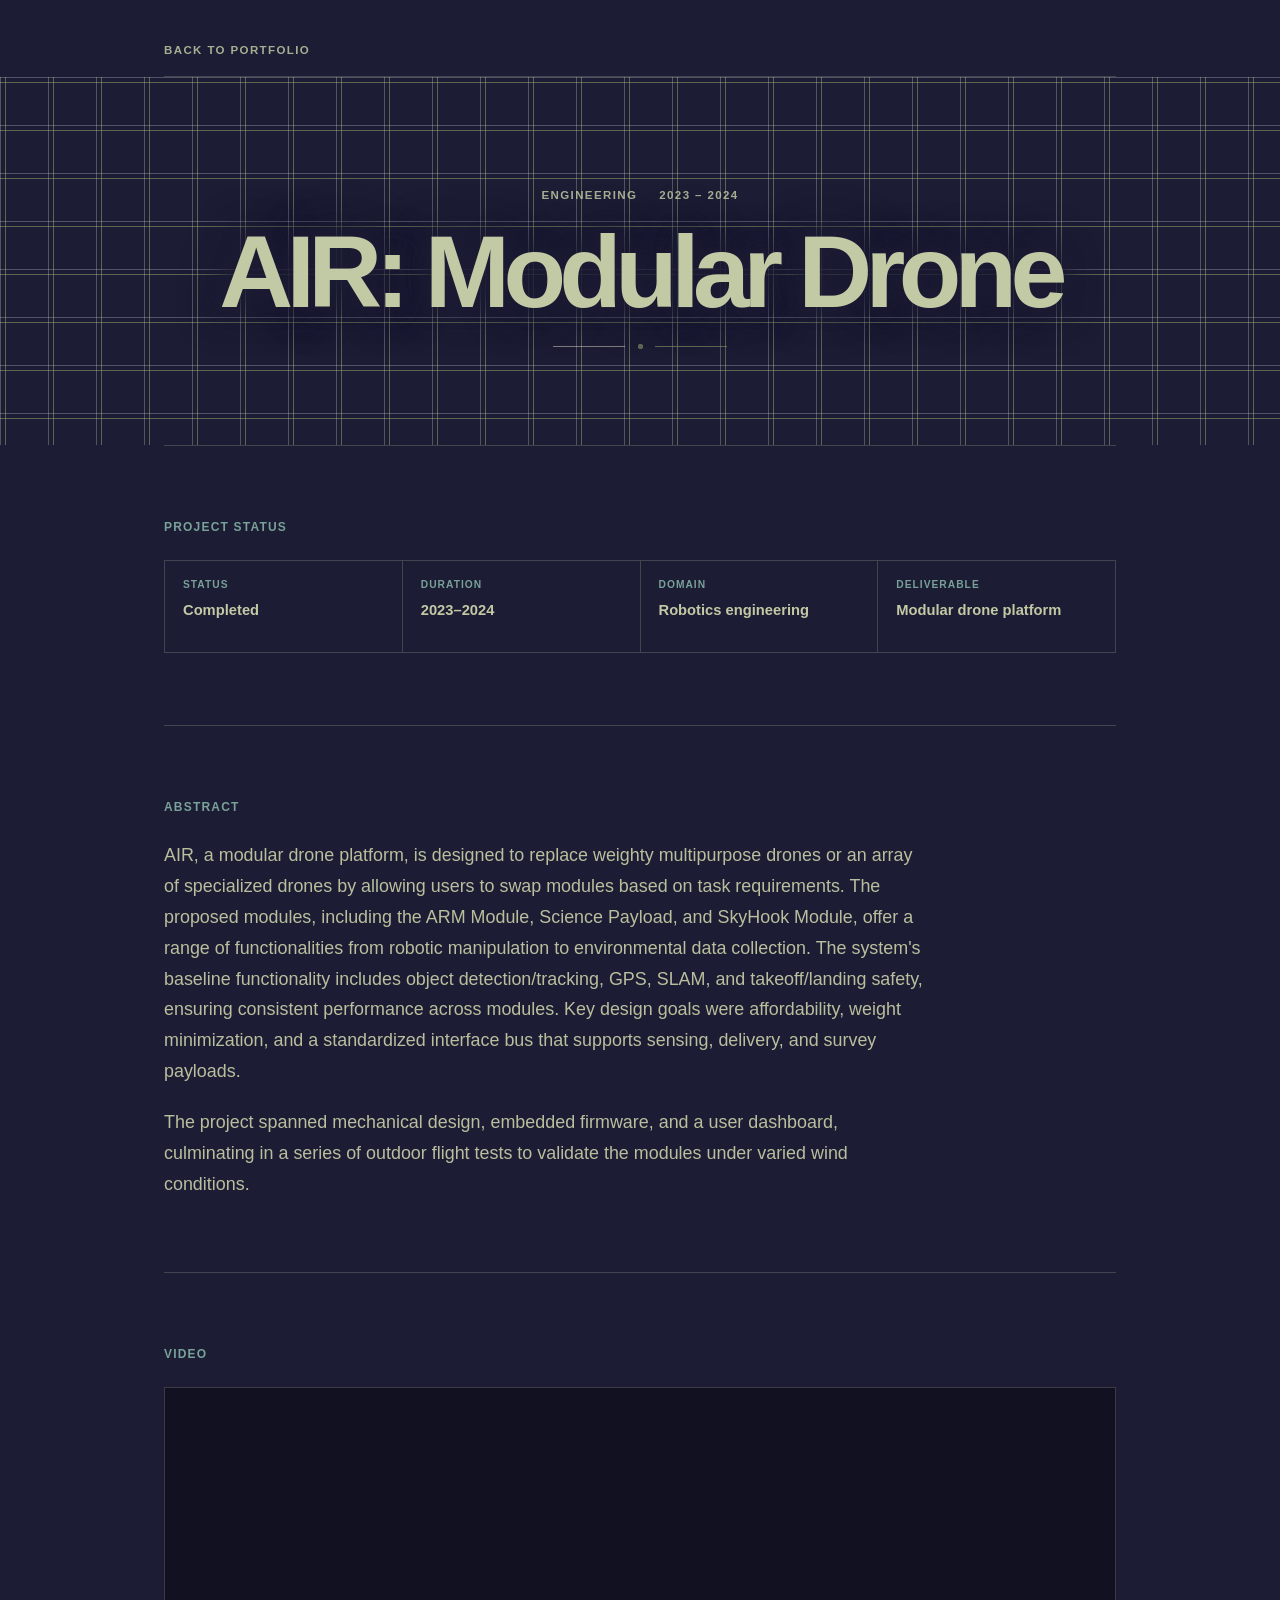
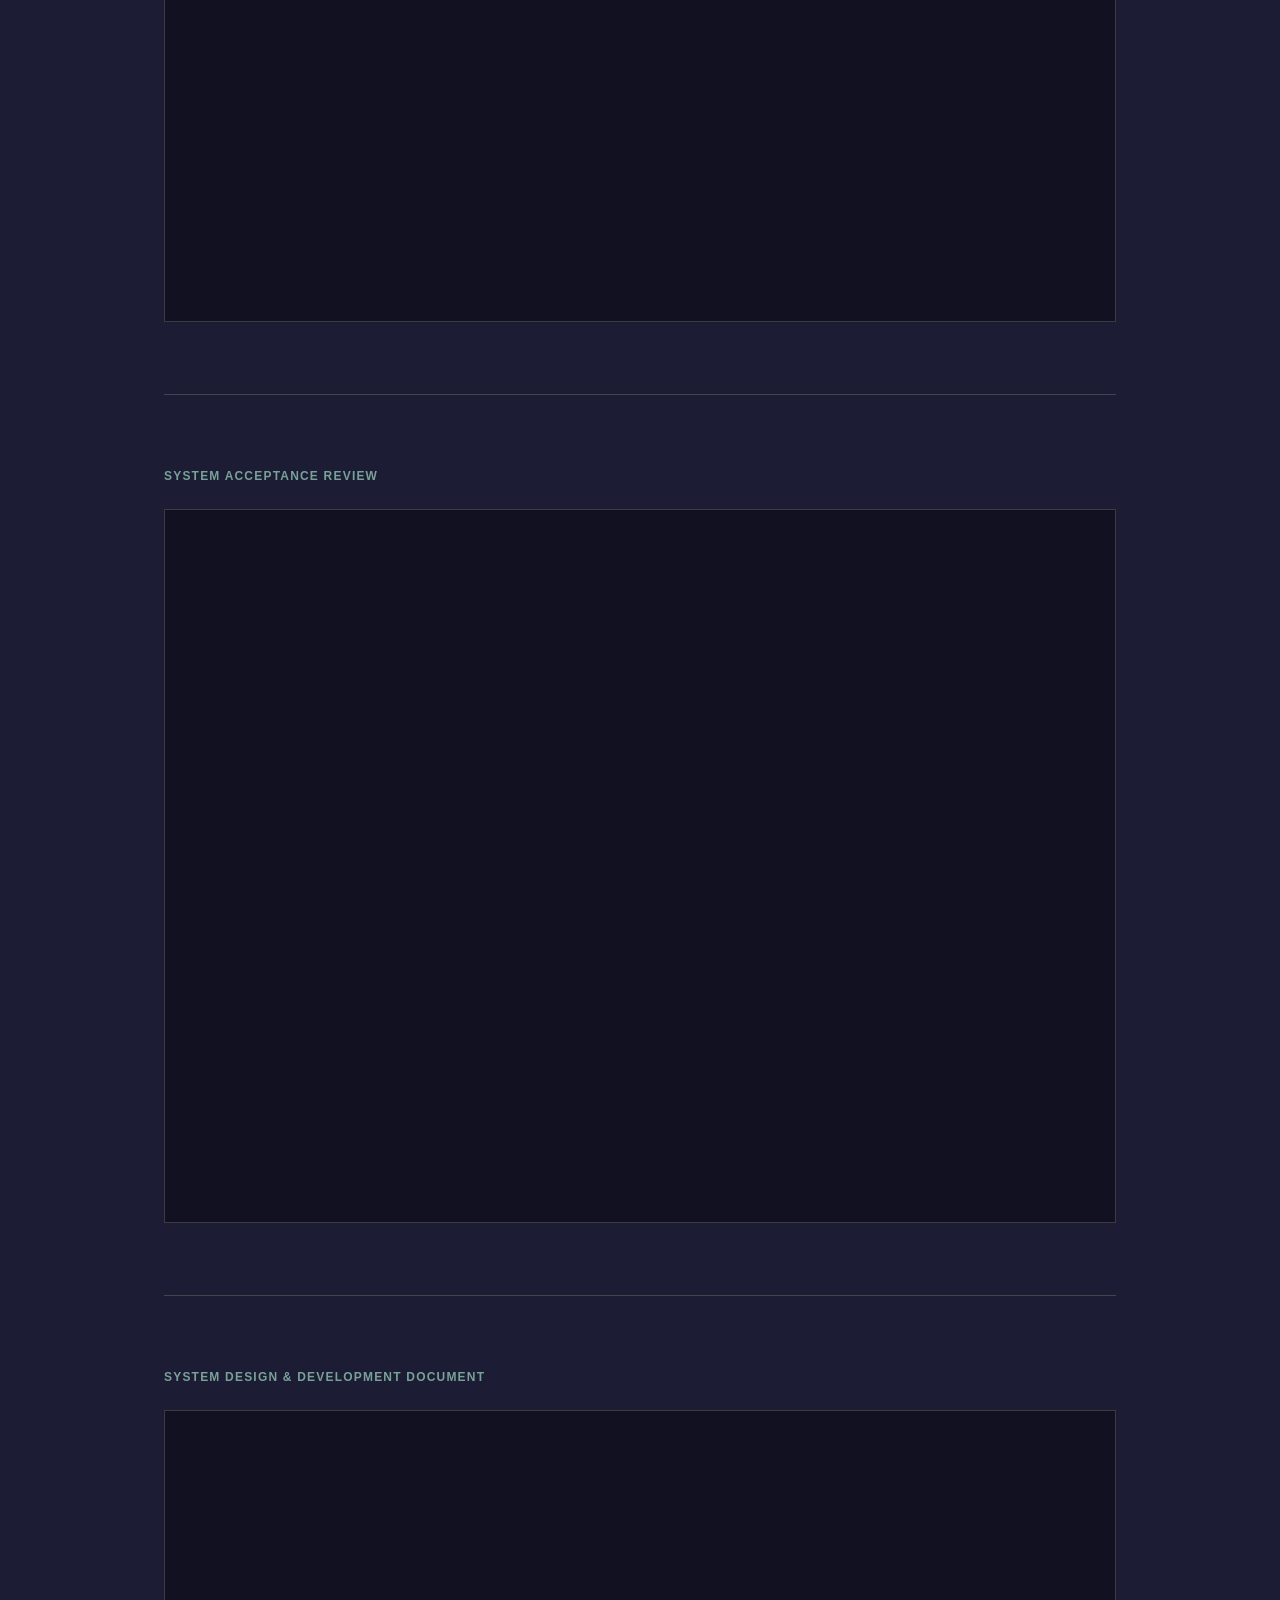
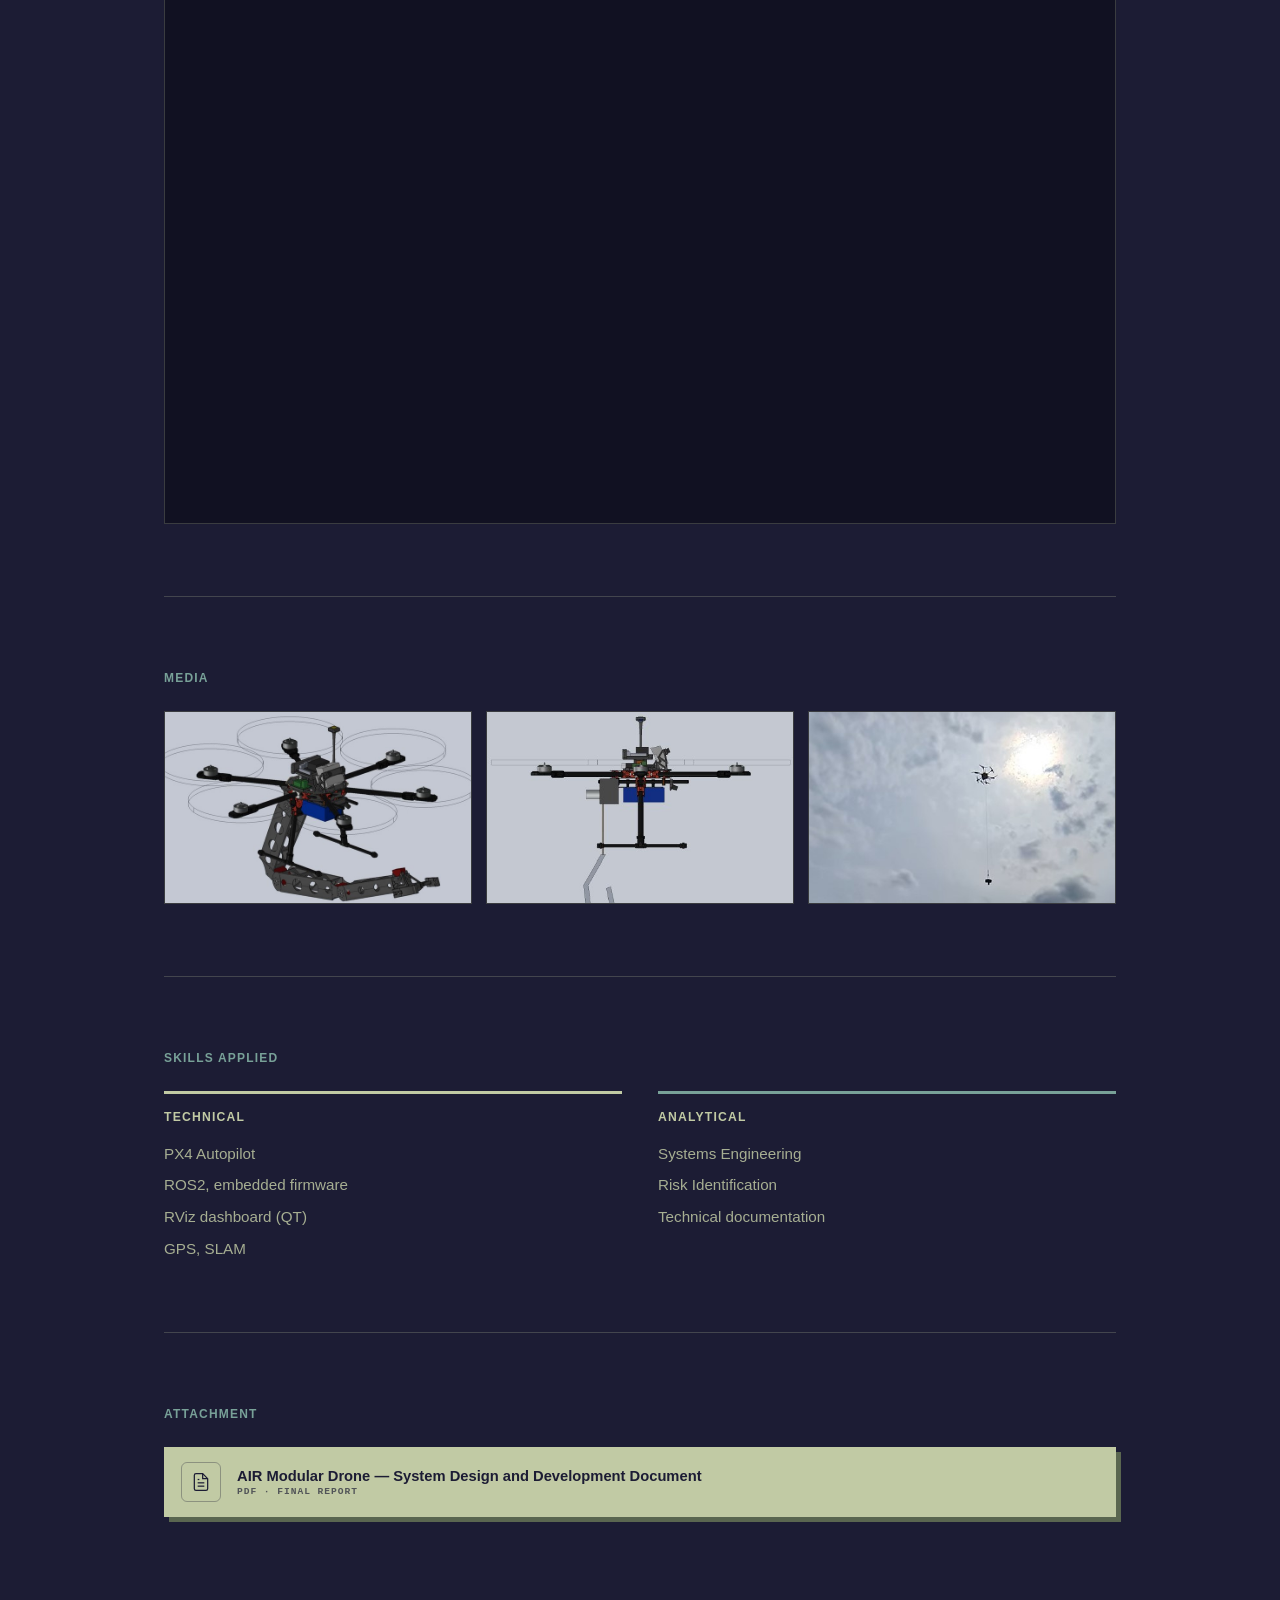
==== commit 6ba64611: "testing project status cards + regular project updates" ====
--- a/air-modular-drone/index.html
+++ b/air-modular-drone/index.html
@@ -359,6 +359,30 @@
 
       <div class="divider fade-up"></div>
 
+      <section class="fade-up" aria-labelledby="project-status-label">
+        <div class="section-label" id="project-status-label">Project status</div>
+        <div class="status-strip">
+          <div class="status-item">
+            <span class="status-label">Status</span>
+            <span class="status-value">Completed</span>
+          </div>
+          <div class="status-item">
+            <span class="status-label">Duration</span>
+            <span class="status-value">2023–2024</span>
+          </div>
+          <div class="status-item">
+            <span class="status-label">Domain</span>
+            <span class="status-value">Robotics engineering</span>
+          </div>
+          <div class="status-item">
+            <span class="status-label">Deliverable</span>
+            <span class="status-value">Modular drone platform</span>
+          </div>
+        </div>
+      </section>
+
+      <div class="divider fade-up"></div>
+
       <!-- Abstract -->
       <section class="abstract fade-up">
         <div class="section-label">Abstract</div>
--- a/static/project-brief.css
+++ b/static/project-brief.css
@@ -8,6 +8,11 @@
   --brief-line: rgba(193, 202, 164, 0.23);
 }
 
+.project-brief,
+.project-brief *,
+.project-brief *::before,
+.project-brief *::after { box-sizing: border-box; }
+
 .project-brief {
   display: block;
   min-height: 100vh;
@@ -55,12 +60,35 @@
 .project-brief .back svg { display: none; }
 
 .project-brief .header {
+  position: relative;
+  isolation: isolate;
   margin: 0;
   padding: clamp(64px, 10vw, 112px) 0 clamp(64px, 8vw, 96px);
   text-align: center;
 }
 
+.project-brief .header::before {
+  position: absolute;
+  z-index: -1;
+  top: 0;
+  bottom: 0;
+  left: 50%;
+  width: 100vw;
+  background-image:
+    repeating-linear-gradient(rgba(255, 255, 255, 0.24) 0, rgba(255, 255, 255, 0.24) 1px, transparent 1px, transparent 48px),
+    repeating-linear-gradient(90deg, rgba(255, 255, 255, 0.24) 0, rgba(255, 255, 255, 0.24) 1px, transparent 1px, transparent 48px),
+    repeating-linear-gradient(var(--brief-card-grid) 0, var(--brief-card-grid) 1px, transparent 1px, transparent 48px),
+    repeating-linear-gradient(90deg, var(--brief-card-grid) 0, var(--brief-card-grid) 1px, transparent 1px, transparent 48px);
+  background-position: 0 0, 0 0, 5px 5px, 5px 5px;
+  background-size: 48px 48px;
+  content: "";
+  transform: translateX(-50%);
+}
+
 .project-brief .meta-row {
+  display: flex;
+  flex-wrap: wrap;
+  align-items: center;
   justify-content: center;
   gap: 9px 22px;
   margin-bottom: 24px;
@@ -89,6 +117,20 @@
   letter-spacing: -0.065em;
   line-height: 0.92;
   text-align: center;
+  text-shadow:
+    0 0 20px var(--brief-ink),
+    0 0 34px var(--brief-ink),
+    0 0 46px var(--brief-ink);
+}
+
+.project-brief h1 small {
+  display: inline-block;
+  margin-left: 20px;
+  padding-top: 0.15em;
+  font-size: 0.16em;
+  font-weight: 700;
+  letter-spacing: 0.2em;
+  vertical-align: top;
 }
 
 .project-brief h1::after {
@@ -120,6 +162,46 @@
   text-align: center;
 }
 
+.project-brief .actions {
+  display: flex;
+  flex-wrap: wrap;
+  justify-content: center;
+  gap: 10px;
+  margin-top: 30px;
+}
+
+.project-brief .action-link {
+  display: inline-flex;
+  align-items: center;
+  justify-content: center;
+  min-width: 165px;
+  padding: 12px 14px;
+  border: 1px solid var(--brief-sage);
+  background: var(--brief-sage);
+  box-shadow: 5px 5px 0 var(--brief-card-grid);
+  color: var(--brief-ink);
+  font-family: Arial, Helvetica, sans-serif;
+  font-size: 0.72rem;
+  font-weight: 700;
+  letter-spacing: 0.1em;
+  text-decoration: none;
+  text-transform: uppercase;
+  transition: background 0.18s ease, border-color 0.18s ease, transform 0.18s ease;
+}
+
+.project-brief .action-link + .action-link {
+  border-color: var(--brief-accent);
+  background: var(--brief-accent);
+}
+
+.project-brief .action-link:hover {
+  border-color: var(--brief-cream);
+  background: var(--brief-cream);
+  box-shadow: 2px 2px 0 var(--brief-card-grid);
+  color: var(--brief-ink);
+  transform: translateY(-2px);
+}
+
 .project-brief .divider {
   width: 100%;
   height: 1px;
@@ -141,6 +223,52 @@
   letter-spacing: 0.1em;
   line-height: 1.5;
   text-transform: uppercase;
+}
+
+.project-brief .status-strip {
+  display: grid;
+  grid-template-columns: repeat(4, minmax(0, 1fr));
+  border-top: 1px solid var(--brief-line);
+  border-left: 1px solid var(--brief-line);
+}
+
+.project-brief .status-item {
+  min-height: 92px;
+  padding: 17px 18px;
+  border-right: 1px solid var(--brief-line);
+  border-bottom: 1px solid var(--brief-line);
+}
+
+.project-brief .status-label {
+  display: block;
+  margin-bottom: 8px;
+  color: var(--brief-accent);
+  font-family: Arial, Helvetica, sans-serif;
+  font-size: 0.64rem;
+  font-weight: 700;
+  letter-spacing: 0.1em;
+  line-height: 1.35;
+  text-transform: uppercase;
+}
+
+.project-brief .status-value {
+  color: var(--brief-sage);
+  font-family: Arial, Helvetica, sans-serif;
+  font-size: 0.92rem;
+  font-weight: 700;
+  line-height: 1.4;
+}
+
+.project-brief .status-value.live::before {
+  display: inline-block;
+  width: 7px;
+  height: 7px;
+  margin-right: 8px;
+  border-radius: 50%;
+  background: var(--brief-accent);
+  box-shadow: 0 0 0 4px rgba(120, 161, 152, 0.12);
+  content: "";
+  vertical-align: 1px;
 }
 
 .project-brief .abstract p,
@@ -281,8 +409,17 @@
   .project-brief .page { padding: 28px 20px 48px; }
   .project-brief .header { padding: 58px 0 64px; }
   .project-brief h1 { font-size: clamp(2.8rem, 13vw, 4rem); line-height: 0.96; }
+  .project-brief h1 small { display: block; margin: 14px 0 0 3px; padding: 0; font-size: 0.24em; }
   .project-brief .meta-row { gap: 8px 16px; }
+  .project-brief .actions { display: grid; grid-template-columns: repeat(2, minmax(0, 1fr)); }
+  .project-brief .action-link { min-width: 0; padding: 12px 10px; font-size: 0.66rem; }
   .project-brief .skills-grid { grid-template-columns: 1fr; gap: 28px; }
+  .project-brief .status-strip { grid-template-columns: 1fr 1fr; }
+}
+
+@media (max-width: 480px) {
+  .project-brief .status-strip { grid-template-columns: 1fr; }
+  .project-brief .status-item { min-height: 0; }
 }
 
 @media (prefers-reduced-motion: reduce) {
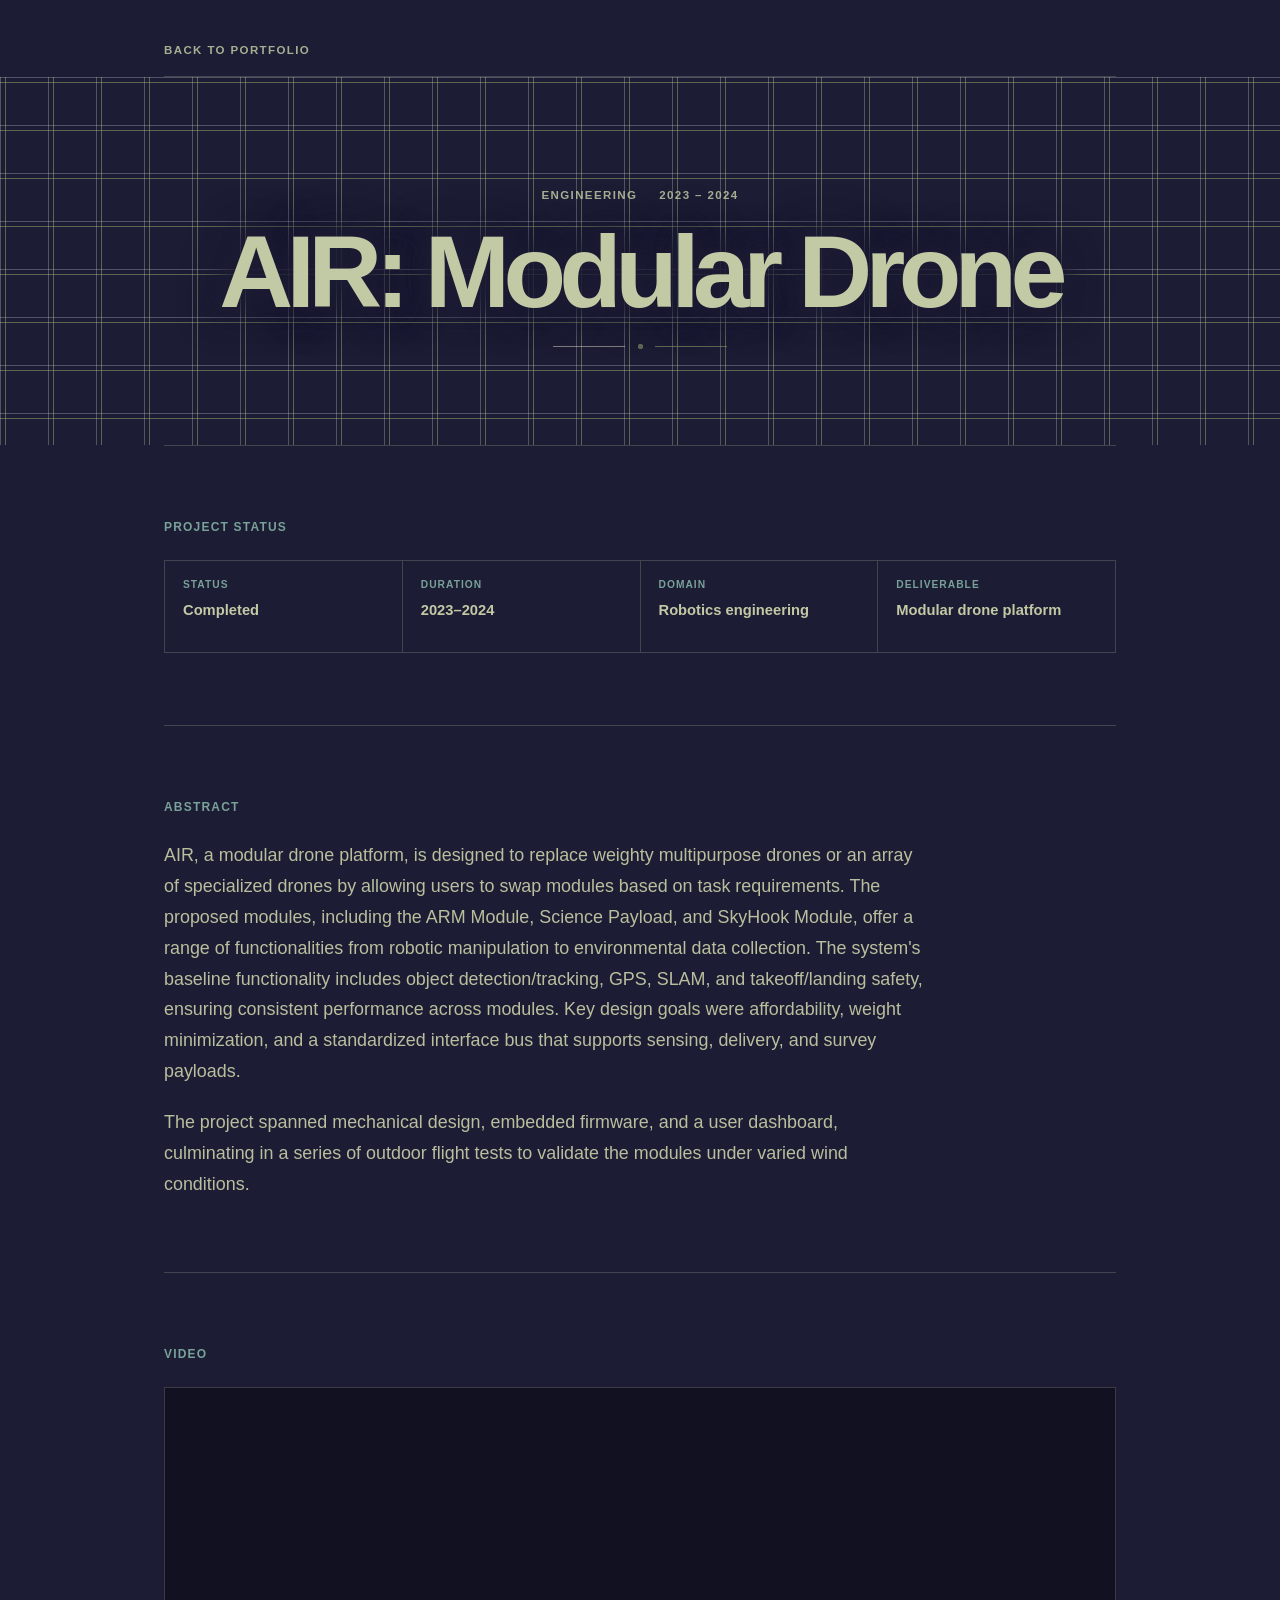
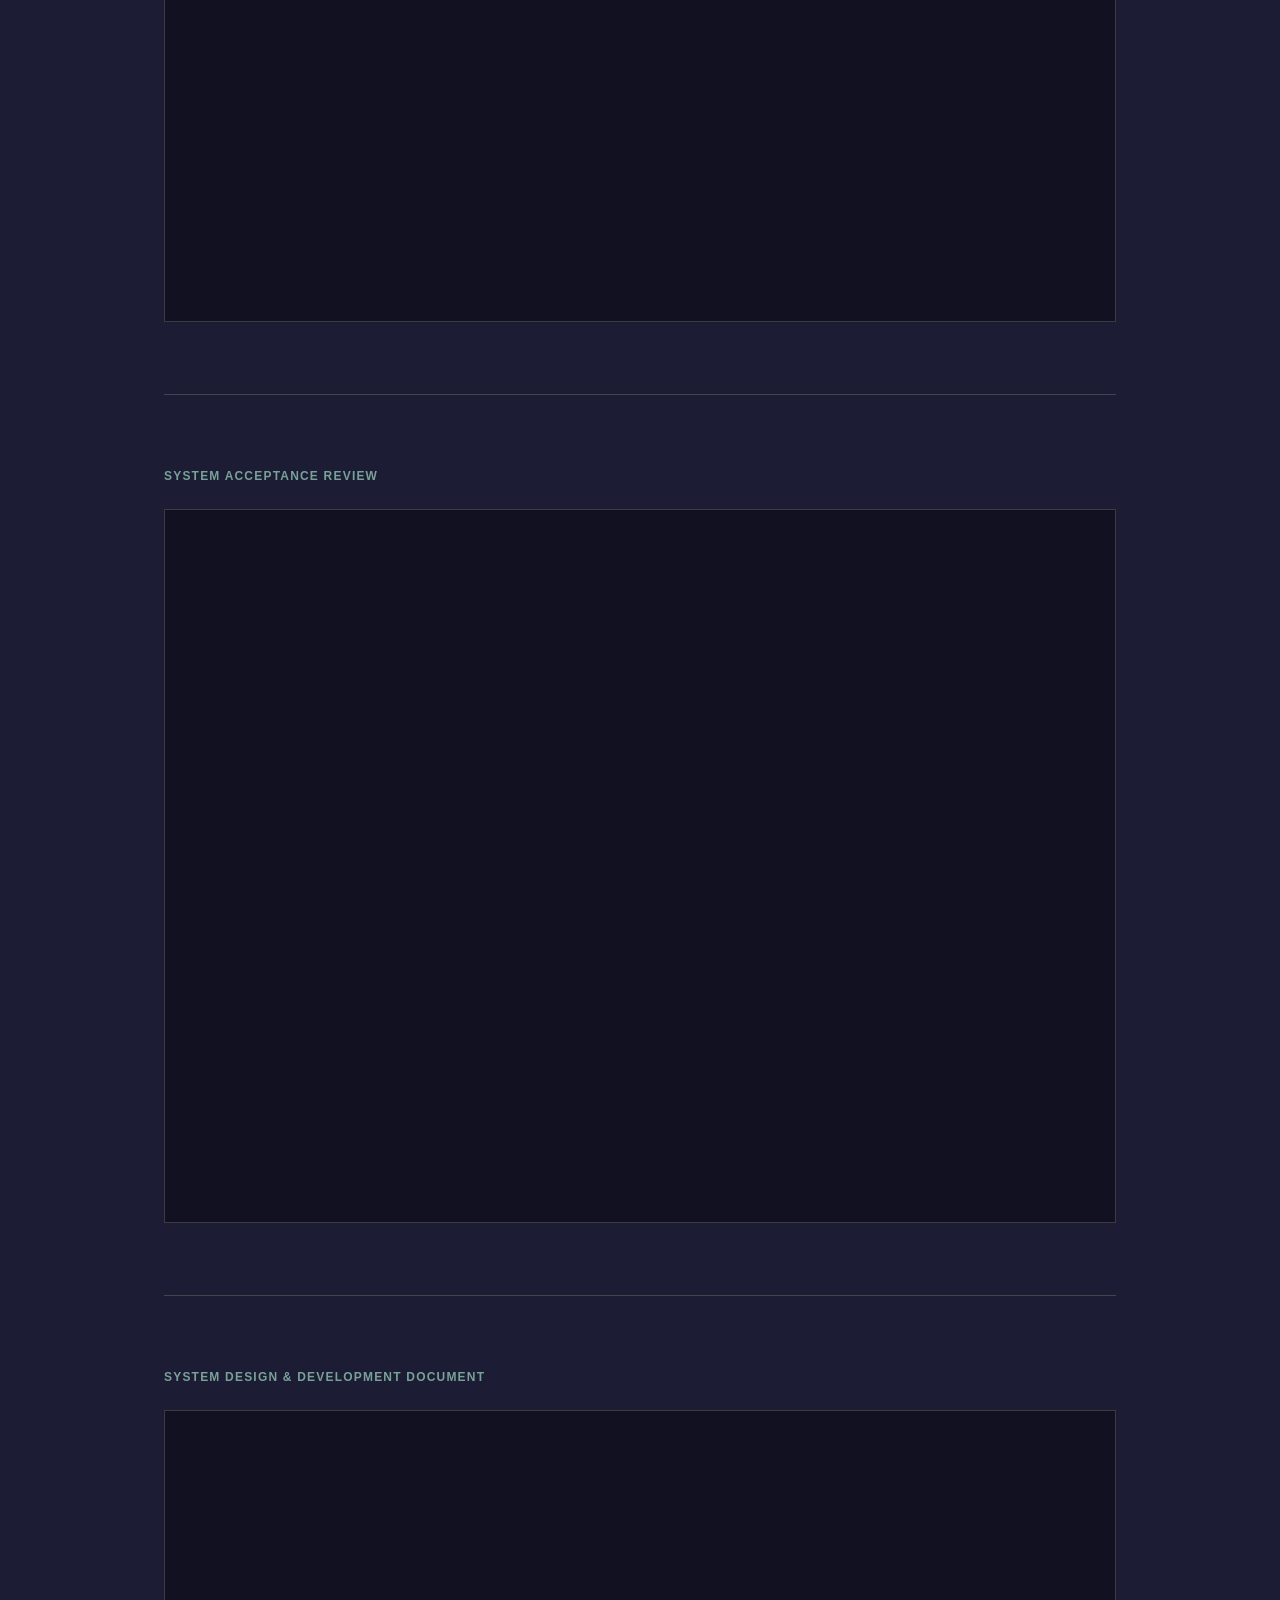
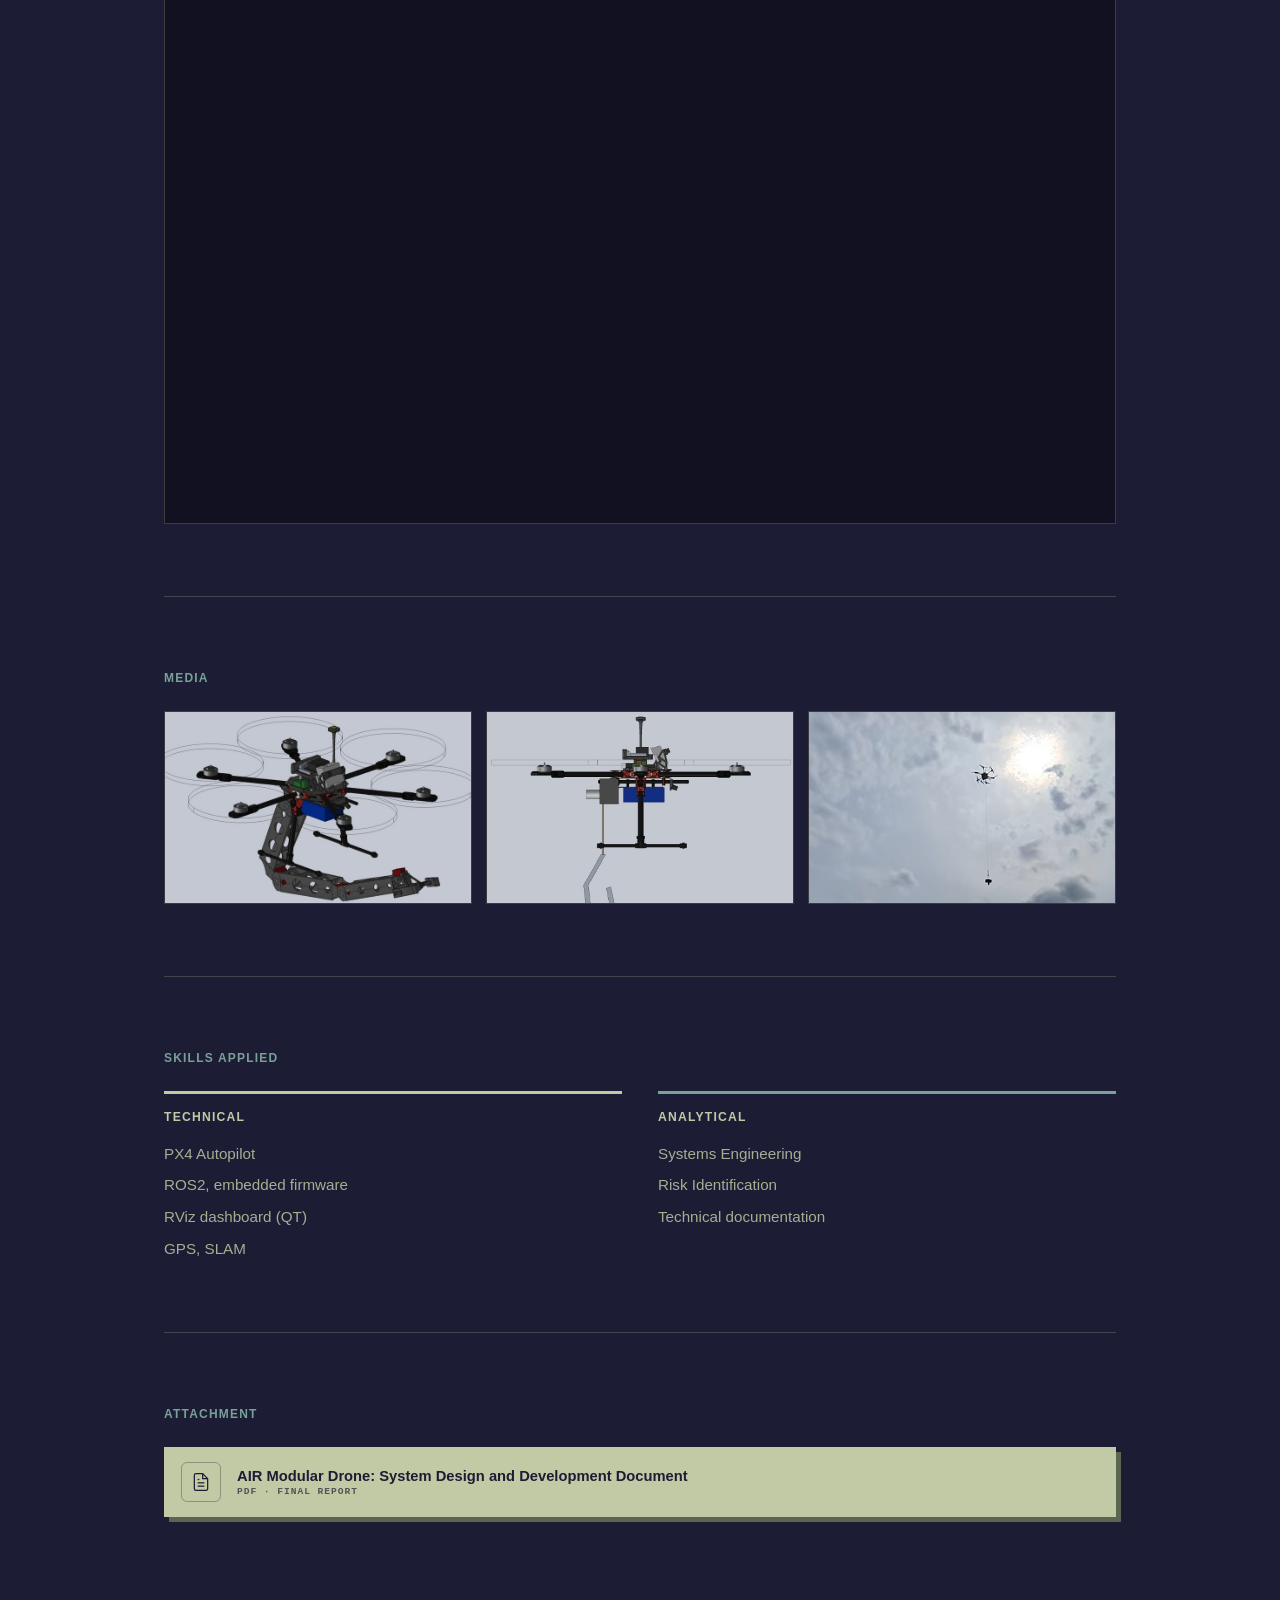
==== commit e307b820: "formatting updates" ====
--- a/air-modular-drone/index.html
+++ b/air-modular-drone/index.html
@@ -495,7 +495,7 @@
             </svg>
           </div>
           <div class="pdf-info">
-            <div class="pdf-name">AIR Modular Drone — System Design and Development Document</div>
+            <div class="pdf-name">AIR Modular Drone: System Design and Development Document</div>
             <div class="pdf-meta">PDF · Final Report</div>
           </div>
           <div class="pdf-arrow">
